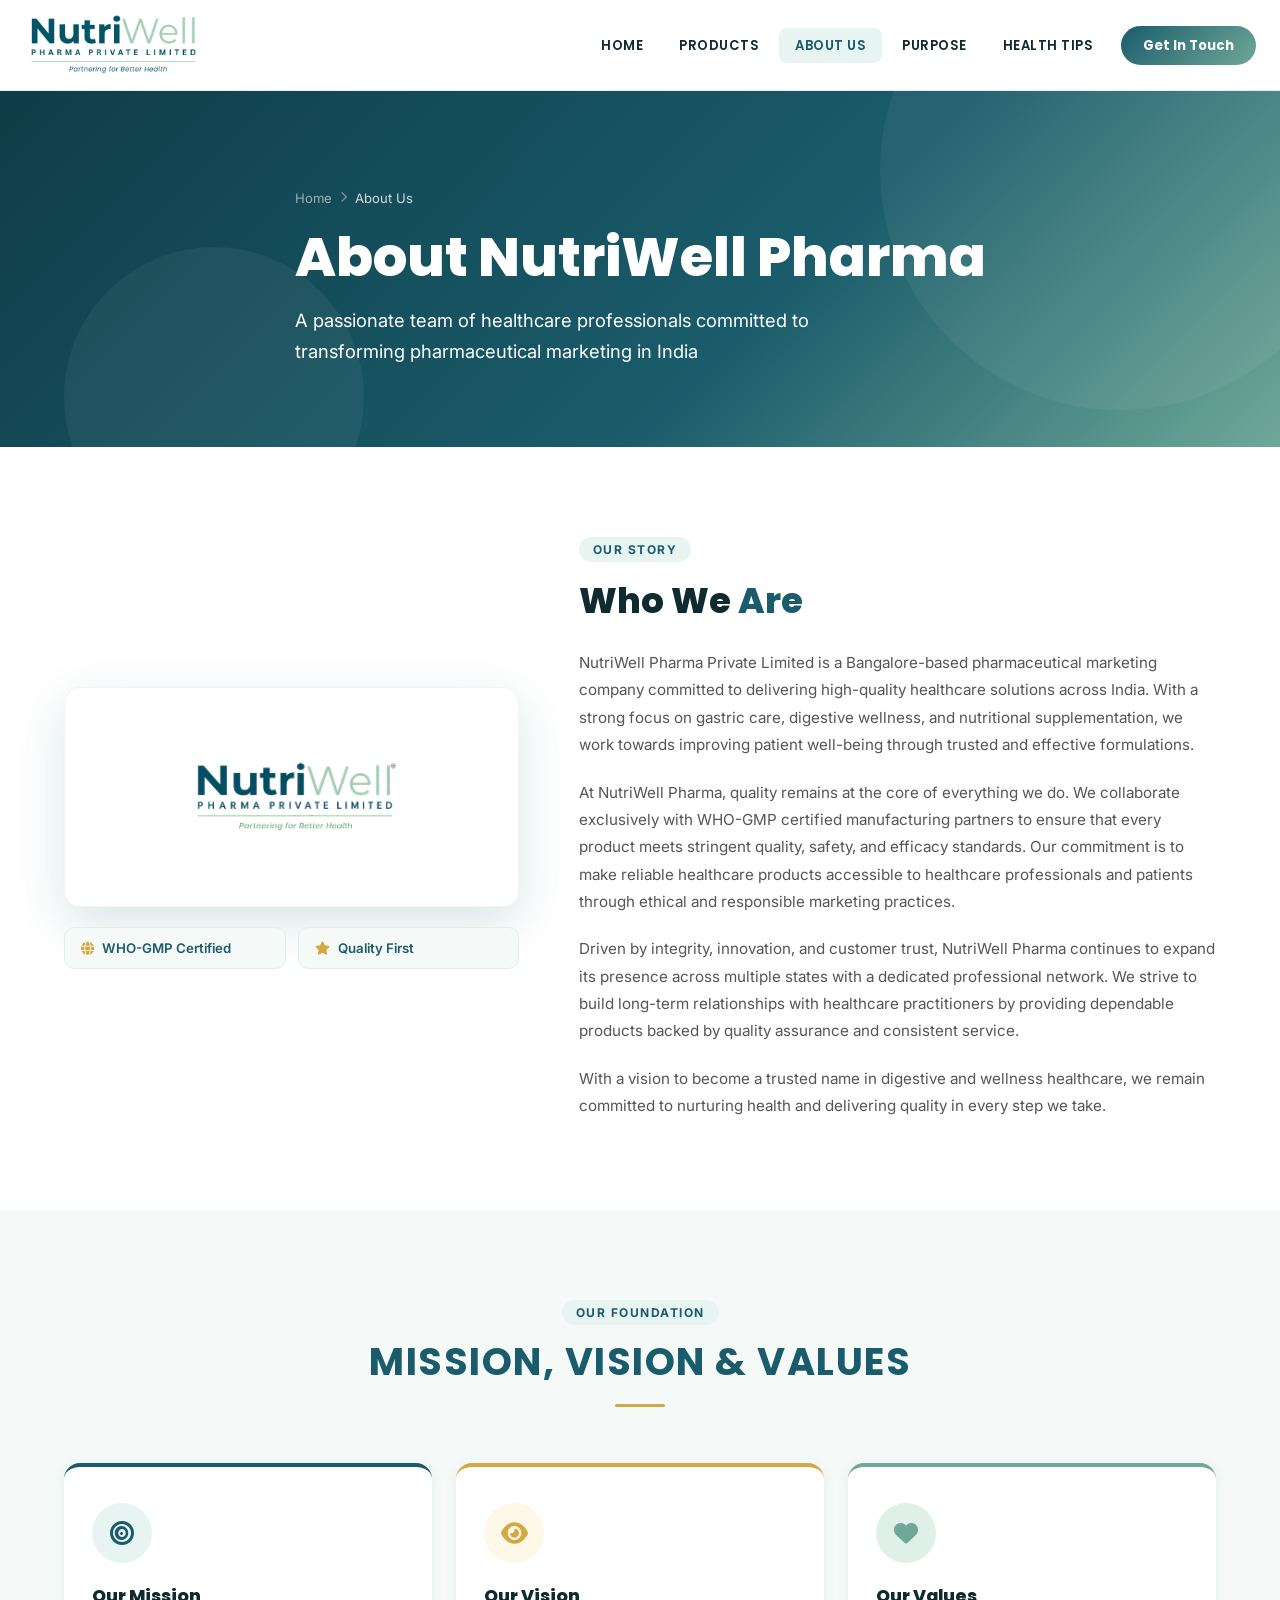
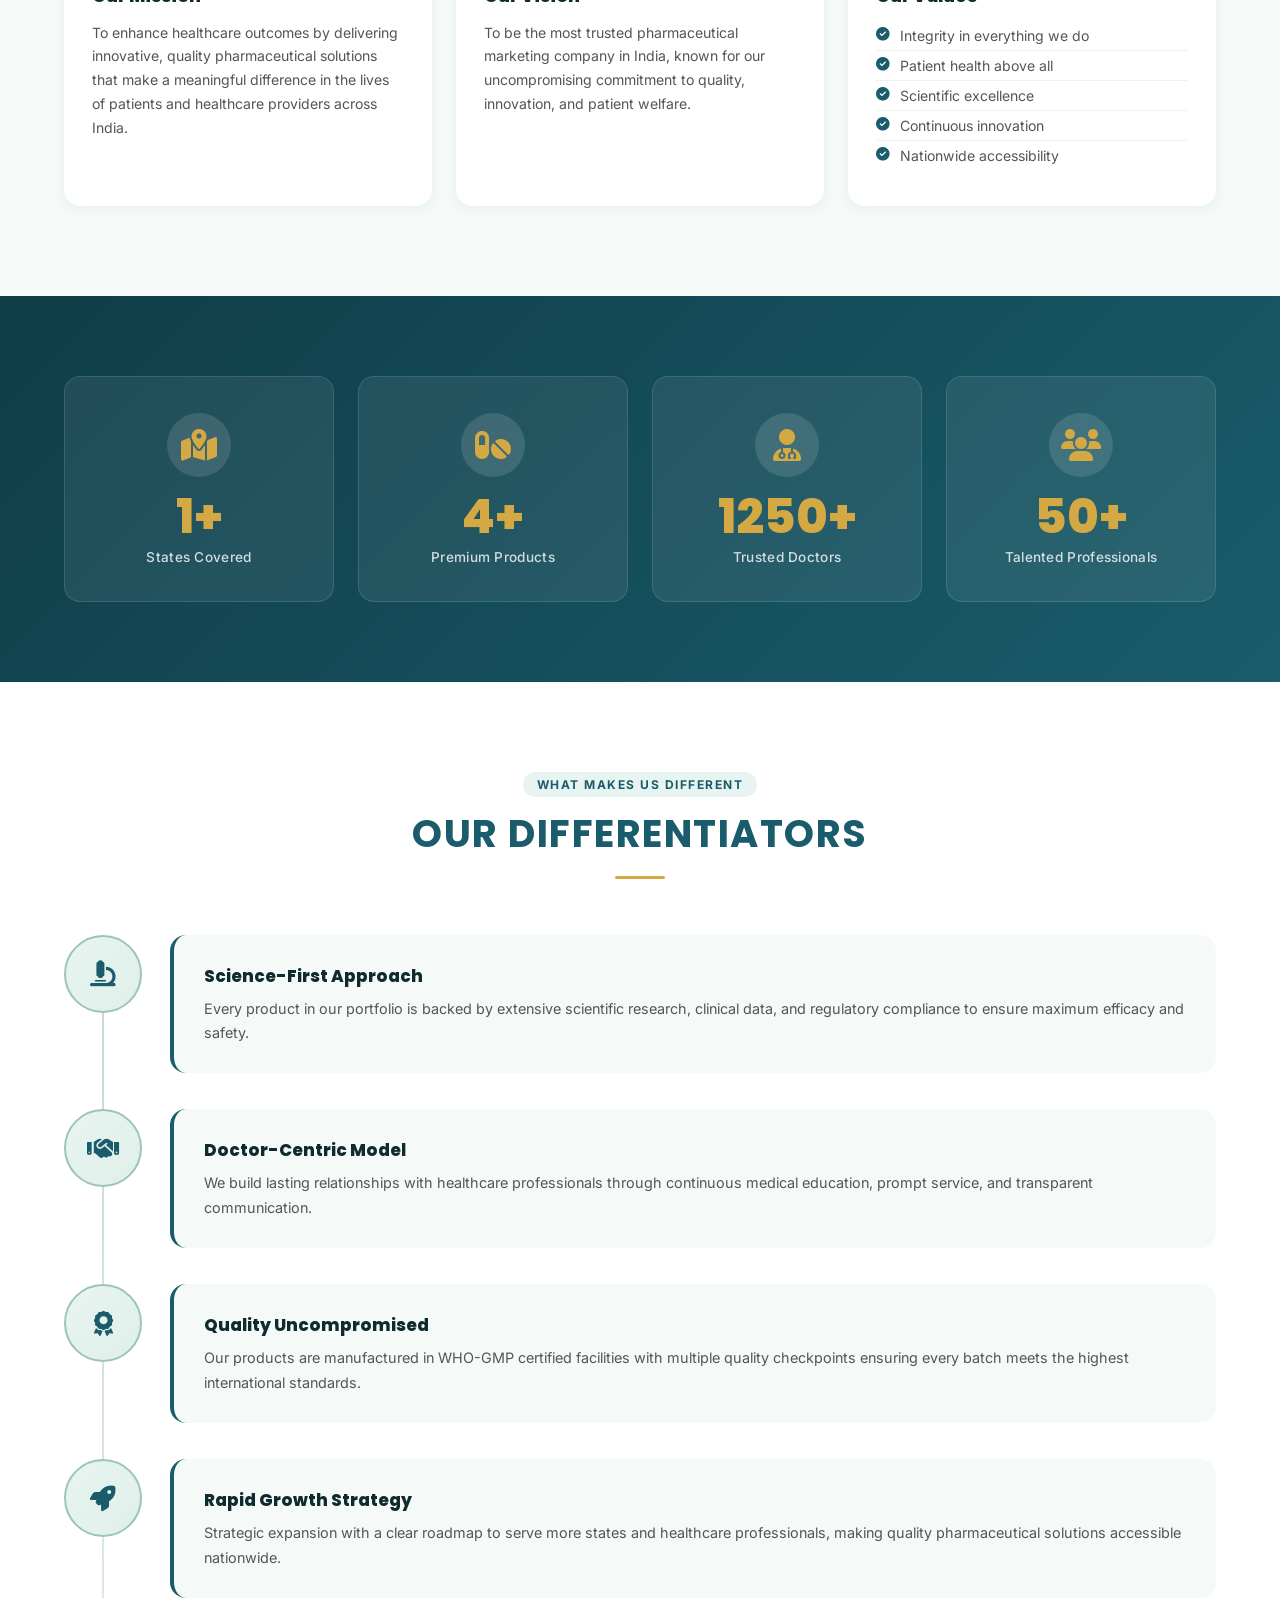
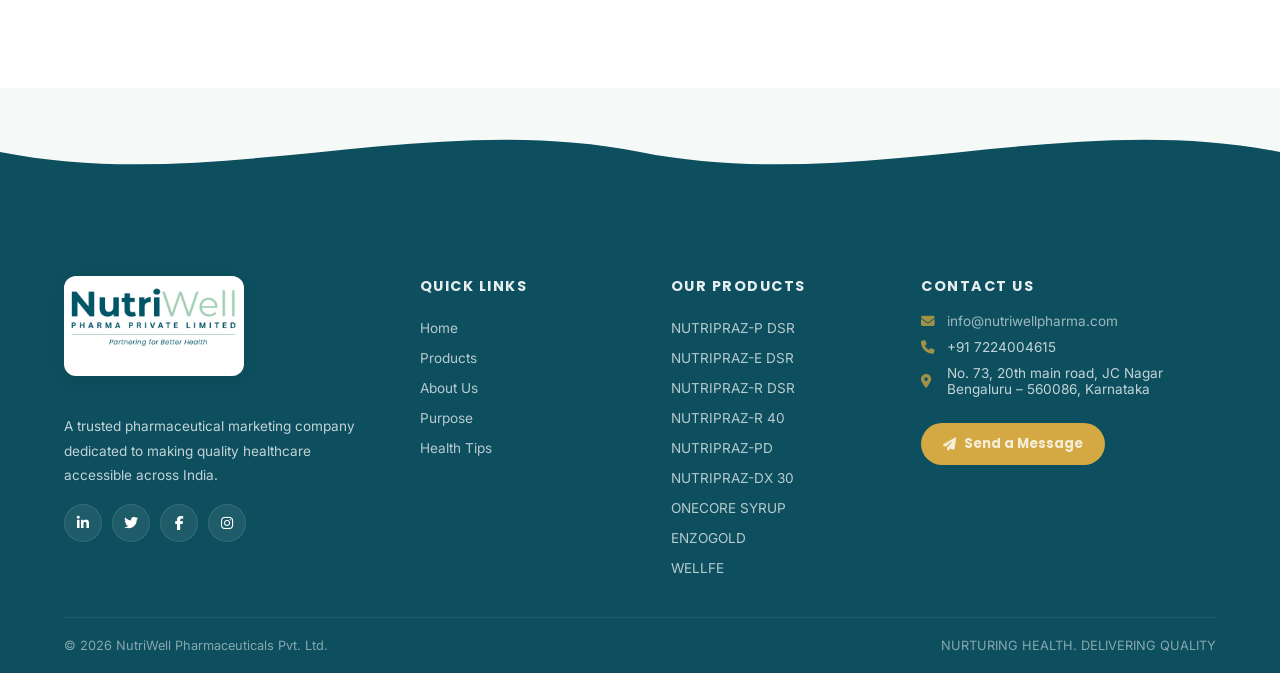
==== about.html @ 91dce8f6 "feat: add health-tips page, create site structure pages, and update global styles and scripts" ====
<!DOCTYPE html>
<html lang="en">
<head>
  <meta charset="UTF-8" />
  <meta name="viewport" content="width=device-width, initial-scale=1.0" />

  <!-- ===== PRIMARY SEO ===== -->
  <title>About Us — NutriWell Pharma Private Limited</title>
  <meta name="description" content="Learn about NutriWell Pharma Private Limited — a Bangalore-based pharmaceutical marketing company committed to WHO-GMP quality healthcare. Our story, mission, vision and values." />
  <meta name="keywords" content="NutriWell Pharma about, pharmaceutical company Bangalore, WHO-GMP certified, healthcare mission, pharmaceutical marketing India" />
  <meta name="author" content="NutriWell Pharma Private Limited" />
  <meta name="robots" content="index, follow" />
  <link rel="canonical" href="https://www.nutriwellpharma.com/about.html" />

  <!-- ===== FAVICON ===== -->
  <link rel="icon" type="image/png" href="images/favicon.png" />
  <link rel="apple-touch-icon" href="images/favicon.png" />
  <meta name="theme-color" content="#1a5c6b" />

  <!-- ===== OPEN GRAPH (Facebook / LinkedIn / WhatsApp) ===== -->
  <meta property="og:type" content="website" />
  <meta property="og:url" content="https://www.nutriwellpharma.com/about.html" />
  <meta property="og:title" content="About Us — NutriWell Pharma Private Limited" />
  <meta property="og:description" content="Bangalore-based pharmaceutical marketing company committed to WHO-GMP quality healthcare. Trusted by 2500+ doctors across India." />
  <meta property="og:image" content="https://www.nutriwellpharma.com/images/favicon.png" />
  <meta property="og:image:width" content="1200" />
  <meta property="og:image:height" content="630" />
  <meta property="og:site_name" content="NutriWell Pharma Private Limited" />
  <meta property="og:locale" content="en_IN" />

  <!-- ===== TWITTER CARD ===== -->
  <meta name="twitter:card" content="summary_large_image" />
  <meta name="twitter:site" content="@NutriWellPharma" />
  <meta name="twitter:title" content="About Us — NutriWell Pharma" />
  <meta name="twitter:description" content="Bangalore-based pharmaceutical marketing company committed to WHO-GMP quality healthcare. Trusted by 2500+ doctors across India." />
  <meta name="twitter:image" content="https://www.nutriwellpharma.com/images/favicon.png" />

  <link rel="preconnect" href="https://fonts.googleapis.com" />
  <link rel="preconnect" href="https://fonts.gstatic.com" crossorigin />
  <link href="https://fonts.googleapis.com/css2?family=Inter:wght@300;400;500;600;700;800;900&family=Playfair+Display:wght@400;600;700&family=Poppins:wght@400;600;700;800&family=DM+Sans:wght@400;500;700&display=swap" rel="stylesheet" />
  <link href="https://cdn.jsdelivr.net/npm/@fortawesome/fontawesome-free@6.4.0/css/all.min.css" rel="stylesheet" />
  <link rel="stylesheet" href="style.css" />
</head>

<body>

<!-- ===== NAVBAR ===== -->
<nav class="navbar" id="navbar">
  <div class="nav-container">
    <a href="index.html"><img src="images/Nutriwell_logo.png" alt="NutriWell Pharma Private Limited" class="logo-img nav-logo-img" /></a>
    <button class="nav-toggle" id="navToggle" aria-label="Toggle menu">
      <span></span><span></span><span></span>
    </button>
    <ul class="nav-menu" id="navMenu">
      <li><a href="index.html" class="nav-link">Home</a></li>
      <li><a href="products.html" class="nav-link">Products</a></li>
      <li><a href="about.html" class="nav-link active">About Us</a></li>
      <li><a href="purpose.html" class="nav-link">Purpose</a></li>
      <li><a href="health-tips.html" class="nav-link">Health Tips</a></li>
      <li><a href="contact.html" class="nav-cta">Get In Touch</a></li>
    </ul>
  </div>
</nav>

<!-- ===================== ABOUT US PAGE ===================== -->

  <!-- Page Hero -->
  <div class="about-hero">
    <div class="about-hero-shapes">
      <div class="ah-shape ah-shape-1"></div>
      <div class="ah-shape ah-shape-2"></div>
    </div>
    <div class="container">
      <div class="about-breadcrumb fade-up">
        <a href="index.html" style="opacity:0.7">Home</a>
        <i class="fas fa-chevron-right" style="font-size:0.7rem;margin:0 8px;opacity:0.5"></i>
        <span>About Us</span>
      </div>
      <h1 class="about-hero-title fade-up">About NutriWell Pharma</h1>
      <p class="about-hero-sub fade-up delay-1">A passionate team of healthcare professionals committed to transforming pharmaceutical marketing in India</p>
    </div>
  </div>

  <!-- Our Story -->
  <section class="about-story-sec">
    <div class="container">
      <div class="about-story-grid">
        <div class="about-story-visual fade-up">
          <div class="asv-main">
            <img src="images/NutriWell.svg" alt="NutriWell Pharma" class="about-main-logo" />
          </div>
          <div class="asv-badges">
            <div class="asv-badge-item"><i class="fas fa-globe"></i> WHO-GMP Certified</div>
            <div class="asv-badge-item"><i class="fas fa-star"></i> Quality First</div>
          </div>
        </div>
        <div class="about-story-content fade-up delay-2">
          <div class="about-section-tag">Our Story</div>
          <h2 class="about-section-title">Who We <span class="text-teal-highlight">Are</span></h2>
          <p>NutriWell Pharma Private Limited is a Bangalore-based pharmaceutical marketing company committed to delivering high-quality healthcare solutions across India. With a strong focus on gastric care, digestive wellness, and nutritional supplementation, we work towards improving patient well-being through trusted and effective formulations.</p>
          <br/>
          <p>At NutriWell Pharma, quality remains at the core of everything we do. We collaborate exclusively with WHO-GMP certified manufacturing partners to ensure that every product meets stringent quality, safety, and efficacy standards. Our commitment is to make reliable healthcare products accessible to healthcare professionals and patients through ethical and responsible marketing practices.</p>
          <br/>
          <p>Driven by integrity, innovation, and customer trust, NutriWell Pharma continues to expand its presence across multiple states with a dedicated professional network. We strive to build long-term relationships with healthcare practitioners by providing dependable products backed by quality assurance and consistent service.</p>
          <br/>
          <p>With a vision to become a trusted name in digestive and wellness healthcare, we remain committed to nurturing health and delivering quality in every step we take.</p>
        </div>
      </div>
    </div>
  </section>

  <!-- Mission Vision Values -->
  <section class="about-mvv-sec">
    <div class="container">
      <div class="sec-head fade-up">
        <div class="about-section-tag" style="display:inline-block;margin-bottom:8px">Our Foundation</div>
        <h2>Mission, Vision &amp; <span class="text-teal-highlight">Values</span></h2>
        <div class="line"></div>
      </div>
      <div class="about-mvv-grid">
        <div class="about-mvv-card mvv-mission fade-up delay-1">
          <div class="about-mvv-icon"><i class="fas fa-bullseye"></i></div>
          <h3>Our Mission</h3>
          <p>To enhance healthcare outcomes by delivering innovative, quality pharmaceutical solutions that make a meaningful difference in the lives of patients and healthcare providers across India.</p>
        </div>
        <div class="about-mvv-card mvv-vision fade-up delay-2">
          <div class="about-mvv-icon"><i class="fas fa-eye"></i></div>
          <h3>Our Vision</h3>
          <p>To be the most trusted pharmaceutical marketing company in India, known for our uncompromising commitment to quality, innovation, and patient welfare.</p>
        </div>
        <div class="about-mvv-card mvv-values fade-up delay-3">
          <div class="about-mvv-icon"><i class="fas fa-heart"></i></div>
          <h3>Our Values</h3>
          <ul class="about-values-list">
            <li><i class="fas fa-check-circle"></i> Integrity in everything we do</li>
            <li><i class="fas fa-check-circle"></i> Patient health above all</li>
            <li><i class="fas fa-check-circle"></i> Scientific excellence</li>
            <li><i class="fas fa-check-circle"></i> Continuous innovation</li>
            <li><i class="fas fa-check-circle"></i> Nationwide accessibility</li>
          </ul>
        </div>
      </div>
    </div>
  </section>

  <!-- Stats Section -->
  <section class="about-stats-sec">
    <div class="container">
      <div class="about-stats-grid">
        <div class="about-stat-card fade-up delay-1">
          <div class="about-stat-icon"><i class="fas fa-map-marked-alt"></i></div>
          <div class="about-stat-num" data-target="3" data-suffix="+">0+</div>
          <div class="about-stat-label">States Covered</div>
        </div>
        <div class="about-stat-card fade-up delay-2">
          <div class="about-stat-icon"><i class="fas fa-pills"></i></div>
          <div class="about-stat-num" data-target="8" data-suffix="+">0+</div>
          <div class="about-stat-label">Premium Products</div>
        </div>
        <div class="about-stat-card fade-up delay-3">
          <div class="about-stat-icon"><i class="fas fa-user-md"></i></div>
          <div class="about-stat-num" data-target="2500" data-suffix="+">0+</div>
          <div class="about-stat-label">Trusted Doctors</div>
        </div>
        <div class="about-stat-card fade-up delay-4">
          <div class="about-stat-icon"><i class="fas fa-users"></i></div>
          <div class="about-stat-num" data-target="100" data-suffix="+">0+</div>
          <div class="about-stat-label">Talented Professionals</div>
        </div>
      </div>
    </div>
  </section>

  <!-- Differentiators -->
  <section class="about-diff-sec">
    <div class="container">
      <div class="sec-head fade-up">
        <div class="about-section-tag" style="display:inline-block;margin-bottom:8px">What Makes Us Different</div>
        <h2>Our <span class="text-teal-highlight">Differentiators</span></h2>
        <div class="line"></div>
      </div>
      <div class="about-diff-timeline">
        <div class="adt-item fade-up delay-1">
          <div class="adt-icon"><i class="fas fa-microscope"></i></div>
          <div class="adt-content">
            <h3>Science-First Approach</h3>
            <p>Every product in our portfolio is backed by extensive scientific research, clinical data, and regulatory compliance to ensure maximum efficacy and safety.</p>
          </div>
        </div>
        <div class="adt-item fade-up delay-2">
          <div class="adt-icon"><i class="fas fa-handshake"></i></div>
          <div class="adt-content">
            <h3>Doctor-Centric Model</h3>
            <p>We build lasting relationships with healthcare professionals through continuous medical education, prompt service, and transparent communication.</p>
          </div>
        </div>
        <div class="adt-item fade-up delay-3">
          <div class="adt-icon"><i class="fas fa-award"></i></div>
          <div class="adt-content">
            <h3>Quality Uncompromised</h3>
            <p>Our products are manufactured in WHO-GMP certified facilities with multiple quality checkpoints ensuring every batch meets the highest international standards.</p>
          </div>
        </div>
        <div class="adt-item fade-up delay-4">
          <div class="adt-icon"><i class="fas fa-rocket"></i></div>
          <div class="adt-content">
            <h3>Rapid Growth Strategy</h3>
            <p>Strategic expansion with a clear roadmap to serve more states and healthcare professionals, making quality pharmaceutical solutions accessible nationwide.</p>
          </div>
        </div>
      </div>
    </div>
  </section>

<!-- ===================== FOOTER ===================== -->
<footer class="footer">
  <div class="footer-wave">
    <svg viewBox="0 0 1200 120" preserveAspectRatio="none">
      <path d="M0,60 C200,100 400,20 600,60 C800,100 1000,20 1200,60 L1200,120 L0,120 Z" fill="#0d4f5e"/>
    </svg>
  </div>
  <div class="footer-content">
    <div class="footer-grid">
      <div class="footer-brand">
        <div class="footer-logo">
          <img src="images/Nutriwell_logo.png" alt="NutriWell Pharma Private Limited" class="logo-img logo-footer" />
        </div>
        <p class="footer-desc">A trusted pharmaceutical marketing company dedicated to making quality healthcare accessible across India.</p>
        <div class="footer-social">
          <a href="#" aria-label="LinkedIn"><i class="fab fa-linkedin-in"></i></a>
          <a href="#" aria-label="Twitter"><i class="fab fa-twitter"></i></a>
          <a href="#" aria-label="Facebook"><i class="fab fa-facebook-f"></i></a>
          <a href="#" aria-label="Instagram"><i class="fab fa-instagram"></i></a>
        </div>
      </div>
      <div class="footer-links">
        <h4>Quick Links</h4>
        <ul>
          <li><a href="index.html">Home</a></li>
          <li><a href="products.html">Products</a></li>
          <li><a href="about.html">About Us</a></li>
          <li><a href="purpose.html">Purpose</a></li>
          <li><a href="health-tips.html">Health Tips</a></li>
        </ul>
      </div>
      <div class="footer-links">
        <h4>Our Products</h4>
        <ul>
          <li><a href="products.html">NUTRIPRAZ-P DSR</a></li>
          <li><a href="products.html">NUTRIPRAZ-E DSR</a></li>
          <li><a href="products.html">NUTRIPRAZ-R DSR</a></li>
          <li><a href="products.html">NUTRIPRAZ-R 40</a></li>
          <li><a href="products.html">NUTRIPRAZ-PD</a></li>
          <li><a href="products.html">NUTRIPRAZ-DX 30</a></li>
          <li><a href="products.html">ONECORE SYRUP</a></li>
          <li><a href="products.html">ENZOGOLD</a></li>
          <li><a href="products.html">WELLFE</a></li>
        </ul>
      </div>
      <div class="footer-contact">
        <h4>Contact Us</h4>
        <p><i class="fas fa-envelope"></i> <a href="mailto:info@nutriwellpharma.com">info@nutriwellpharma.com</a></p>
        <p><i class="fas fa-phone"></i> +91 7224004615</p>
        <p><i class="fas fa-map-marker-alt"></i>No. 73, 20th main road, JC Nagar <br/> Bengaluru – 560086, Karnataka</p>
        <a href="contact.html" class="footer-contact-btn">
          <i class="fas fa-paper-plane"></i> Send a Message
        </a>
      </div>
    </div>
    <div class="footer-bottom">
      <p>&copy; 2026 NutriWell Pharmaceuticals Pvt. Ltd.</p>
      <p>NURTURING HEALTH. DELIVERING QUALITY</p>
    </div>
  </div>
</footer>

<script src="script.js"></script>
</body>
</html>
---- style.css ----
/* ===== CSS VARIABLES — NutriWell Brand ===== */
:root {
  --primary:       #1a5c6b;
  --primary-dark:  #0f3d48;
  --primary-light: #e8f4f2;
  --sage:          #9cc5b4;
  --sage-dark:     #6fa898;
  --sage-light:    #dff0e8;
  --gold:          #d4a843;
  --gold-hover:    #b8922e;
  --purple:        #443390;
  --white:         #ffffff;
  --off-white:     #f5faf8;
  --gray-light:    #eef3f1;
  --gray:          #7a8a85;
  --dark:          #0f2b30;
  --text:          #2c3e3a;
  --footer-bg:     #0d4f5e;
  --shadow-sm:     0 2px 12px rgba(26,92,107,0.08);
  --shadow-md:     0 8px 32px rgba(26,92,107,0.12);
  --shadow-lg:     0 16px 48px rgba(26,92,107,0.16);
  --radius:        16px;
  --radius-sm:     10px;
  --radius-pill:   30px;
}

/* ===== RESET & BASE ===== */
*, *::before, *::after { box-sizing: border-box; margin: 0; padding: 0; }
html { scroll-behavior: smooth; }
body { font-family: 'Inter', 'DM Sans', sans-serif; color: var(--text); background: var(--white); overflow-x: hidden; }
h1,h2,h3,h4,h5 { font-family: 'Poppins', sans-serif; }
img { max-width: 100%; display: block; }
a { text-decoration: none; color: inherit; }
ul { list-style: none; }
section { padding: 80px 0; }

/* ===== SCROLLBAR ===== */
::-webkit-scrollbar { width: 6px; }
::-webkit-scrollbar-track { background: var(--gray-light); }
::-webkit-scrollbar-thumb { background: var(--primary); border-radius: 3px; }

/* ===== BUTTONS (Legacy) ===== */
.btn {
  display: inline-block; padding: 13px 32px; border-radius: var(--radius-pill);
  font-family: 'Poppins', sans-serif; font-weight: 600; font-size: 0.88rem;
  cursor: pointer; transition: all 0.35s cubic-bezier(.4,0,.2,1); border: none;
  letter-spacing: 0.3px;
}
.btn-gold { background: var(--gold); color: var(--white); }
.btn-gold:hover { background: var(--gold-hover); transform: translateY(-3px); box-shadow: 0 8px 24px rgba(212,168,67,0.4); }
.btn-primary-legacy { background: var(--primary); color: var(--white); }
.btn-primary-legacy:hover { background: var(--primary-dark); transform: translateY(-3px); box-shadow: 0 8px 24px rgba(26,92,107,0.3); }

/* ===== NEW BUTTONS ===== */
.btn-primary {
  display: inline-flex; align-items: center; gap: 8px;
  padding: 14px 32px; background: linear-gradient(135deg, var(--primary), var(--sage-dark));
  color: white; border-radius: var(--radius-pill);
  font-family: 'Poppins', sans-serif; font-weight: 600; font-size: 0.9rem;
  transition: all 0.3s; box-shadow: 0 4px 15px rgba(26,92,107,0.3);
}
.btn-primary:hover { transform: translateY(-3px); box-shadow: 0 8px 25px rgba(26,92,107,0.4); }
.btn-outline-hero {
  display: inline-flex; align-items: center; gap: 8px;
  padding: 14px 32px; background: rgba(255,255,255,0.1);
  color: white; border-radius: var(--radius-pill);
  font-family: 'Poppins', sans-serif; font-weight: 600; font-size: 0.9rem;
  border: 2px solid rgba(255,255,255,0.4);
  backdrop-filter: blur(10px); transition: all 0.3s;
}
.btn-outline-hero:hover { background: rgba(255,255,255,0.2); border-color: rgba(255,255,255,0.7); transform: translateY(-2px); }
.btn-white {
  display: inline-flex; align-items: center; gap: 8px;
  padding: 14px 32px; background: white;
  color: var(--primary); border-radius: var(--radius-pill);
  font-family: 'Poppins', sans-serif; font-weight: 700; font-size: 0.9rem;
  transition: all 0.3s;
}
.btn-white:hover { transform: translateY(-3px); box-shadow: 0 8px 25px rgba(0,0,0,0.2); }
.btn-outline-white {
  display: inline-flex; align-items: center; gap: 8px;
  padding: 14px 32px; background: transparent;
  color: white; border-radius: var(--radius-pill);
  font-family: 'Poppins', sans-serif; font-weight: 600; font-size: 0.9rem;
  border: 2px solid rgba(255,255,255,0.6);
  transition: all 0.3s;
}
.btn-outline-white:hover { background: rgba(255,255,255,0.1); border-color: white; transform: translateY(-2px); }

/* ===== NAVBAR (New Design) ===== */
.navbar {
  position: fixed; top: 0; left: 0; right: 0; z-index: 1000;
  background: rgba(255,255,255,0.95);
  backdrop-filter: blur(20px); -webkit-backdrop-filter: blur(20px);
  border-bottom: 1px solid rgba(26,92,107,0.08);
  transition: all 0.3s ease;
}
.navbar.scrolled {
  box-shadow: 0 4px 30px rgba(15,43,48,0.12);
}
.nav-container {
  max-width: 1280px; margin: 0 auto;
  display: flex; align-items: center; justify-content: space-between;
  padding: 0 24px; height: 90px;
}
.nav-logo {
  display: flex; align-items: center; text-decoration: none;
}
.logo-img {
  height: 200px;
  width: auto;
  display: block;
  /* transition: all 0.3s cubic-bezier(0.4, 0, 0.2, 1); */
}
.logo-img:not(.nav-logo-img):hover {
  transform: translateY(-2px) scale(1.02);
  filter: drop-shadow(0 6px 12px rgba(26, 92, 107, 0.12));
}
.nav-logo-img {
  margin-top: 16px;
  height: 180px;
  width: auto;
  pointer-events: none; /* Disables all click, hover, and pointer events */
  cursor: default; /* Ensures the mouse cursor remains default when hovering */
}

/* Footer Logo Container - Styled as a white card where the image covers the box */
.footer-logo {
  display: inline-flex;
  align-items: center;
  justify-content: center;
  background: white;
  padding: 0;
  border-radius: 12px;
  box-shadow: 0 4px 15px rgba(0, 0, 0, 0.08);
  margin-bottom: 22px;
  overflow: hidden;
  transition: all 0.3s cubic-bezier(0.4, 0, 0.2, 1);
}
.footer-logo:hover {
  transform: translateY(-3px);
  box-shadow: 0 8px 24px rgba(0, 0, 0, 0.15);
}
.logo-footer {
  height: 180px;
  width: auto;
  display: block;
  margin-top: -40px;
  margin-bottom: -40px;
  opacity: 1;
}

.nav-toggle {
  display: none; flex-direction: column; gap: 5px;
  cursor: pointer; padding: 8px; background: none; border: none;
}
.nav-toggle span { width: 24px; height: 2px; background: var(--dark); border-radius: 2px; transition: all 0.3s; display: block; }
.nav-toggle.active span:nth-child(1) { transform: translateY(7px) rotate(45deg); }
.nav-toggle.active span:nth-child(2) { opacity: 0; }
.nav-toggle.active span:nth-child(3) { transform: translateY(-7px) rotate(-45deg); }

.nav-menu {
  display: flex; gap: 4px; align-items: center; list-style: none;
}
.nav-link {
  padding: 8px 16px; border-radius: 8px;
  font-family: 'Poppins', sans-serif; font-weight: 600; font-size: 0.82rem;
  color: var(--dark); transition: all 0.25s; text-transform: uppercase; letter-spacing: 0.5px;
  cursor: pointer;
}
.nav-link:hover, .nav-link.active { color: var(--primary); background: var(--primary-light); }
.nav-cta {
  padding: 10px 22px; border-radius: var(--radius-pill);
  background: linear-gradient(135deg, var(--primary), var(--sage-dark));
  color: white; font-family: 'Poppins', sans-serif; font-weight: 700; font-size: 0.82rem;
  transition: all 0.3s; margin-left: 8px; cursor: pointer;
}
.nav-cta:hover { transform: translateY(-2px); box-shadow: 0 6px 20px rgba(26,92,107,0.35); }

/* Mobile Menu */
@media (max-width: 900px) {
  .nav-toggle { display: flex; }
  .nav-menu {
    display: none; position: absolute; top: 90px; left: 0; right: 0;
    flex-direction: column; background: white;
    border-top: 1px solid var(--gray-light);
    padding: 16px 24px; gap: 4px;
    box-shadow: 0 8px 24px rgba(0,0,0,0.08);
  }
  .nav-menu.open { display: flex; }
  .nav-menu li { width: 100%; }
  .nav-link { display: block; padding: 12px 16px; }
  .nav-cta { display: block; text-align: center; margin: 8px 0 0; padding: 12px 22px; }
}

/* ===== PAGE SECTIONS ===== */
.page { display: none; }
.page.active { display: block; }
body { padding-top: 90px; }

/* ===== CONTAINER ===== */
.container { max-width: 1200px; margin: 0 auto; padding: 0 24px; }

/* ===== SECTION HEADINGS ===== */
.sec-head { text-align: center; margin-bottom: 56px; }
.sec-head h2 { font-size: clamp(1.6rem, 3vw, 2.4rem); font-weight: 700; color: var(--primary); text-transform: uppercase; letter-spacing: 1.5px; }
.sec-head p { margin-top: 12px; color: var(--gray); font-size: 1rem; max-width: 560px; margin-left: auto; margin-right: auto; line-height: 1.6; }
.sec-head .line { width: 50px; height: 3px; background: var(--gold); margin: 14px auto 0; border-radius: 2px; }

.section-tag {
  display: inline-block; background: var(--primary-light); color: var(--primary);
  font-size: 0.75rem; font-weight: 700; letter-spacing: 2px; text-transform: uppercase;
  padding: 6px 16px; border-radius: var(--radius-pill); margin-bottom: 12px;
  border: 1px solid rgba(26,92,107,0.15);
}
.section-title { font-size: clamp(1.8rem, 3.5vw, 2.8rem); font-weight: 800; color: var(--dark); line-height: 1.2; margin-bottom: 16px; }
.section-subtitle { font-size: 1rem; color: var(--gray); max-width: 600px; margin: 0 auto; line-height: 1.7; }
.section-header { text-align: center; margin-bottom: 48px; }
.text-teal { color: var(--primary); }

/* ===== HERO SECTION ===== */
.hero {
  position: relative; min-height: 100vh; display: flex; align-items: center;
  background: linear-gradient(135deg, #0a2d38 0%, #0f4655 40%, #1a6b7a 100%);
  overflow: hidden; padding: 100px 0 60px;
}
.hero-bg { position: absolute; inset: 0; pointer-events: none; }
.hero-shape {
  position: absolute; border-radius: 50%; filter: blur(60px); opacity: 0.15;
}
.hero-shape-1 {
  width: 600px; height: 600px; background: var(--sage);
  top: -200px; right: -100px; animation: floatShape 8s ease-in-out infinite;
}
.hero-shape-2 {
  width: 400px; height: 400px; background: var(--gold);
  bottom: -100px; left: -100px; animation: floatShape 10s ease-in-out infinite reverse;
}
@keyframes floatShape {
  0%, 100% { transform: translate(0, 0) scale(1); }
  50% { transform: translate(30px, -30px) scale(1.05); }
}

/* Particles */
.hero-particles { position: absolute; inset: 0; overflow: hidden; }
.particle {
  position: absolute; left: var(--x); top: -20px;
  width: var(--size); height: var(--size);
  background: rgba(255,255,255,0.4); border-radius: 50%;
  animation: particleFall 6s var(--delay) linear infinite;
}
@keyframes particleFall {
  0% { top: -20px; opacity: 0; }
  10% { opacity: 1; }
  90% { opacity: 0.5; }
  100% { top: 110%; opacity: 0; }
}

.hero-container {
  position: relative; z-index: 1;
  max-width: 1200px; margin: 0 auto; padding: 0 24px;
  display: grid; grid-template-columns: 1fr 1fr; gap: 60px; align-items: center;
}
.hero-tag {
  display: inline-flex; align-items: center; gap: 8px;
  background: rgba(255,255,255,0.12); border: 1px solid rgba(255,255,255,0.2);
  color: rgba(255,255,255,0.9); padding: 8px 18px; border-radius: var(--radius-pill);
  font-size: 0.8rem; font-weight: 600; letter-spacing: 1px;
  margin-bottom: 20px; backdrop-filter: blur(10px);
}
.hero-title {
  font-size: clamp(2.2rem, 5vw, 4rem); font-weight: 900;
  color: white; line-height: 1.1; margin-bottom: 24px; letter-spacing: -1px;
}
.title-highlight {
  background: linear-gradient(135deg, var(--gold), #f0c060);
  -webkit-background-clip: text; -webkit-text-fill-color: transparent;
  background-clip: text;
}
.hero-desc {
  color: rgba(255,255,255,0.82); line-height: 1.8; font-size: 1rem;
  max-width: 560px; margin-bottom: 36px;
}
.hero-actions { display: flex; gap: 16px; flex-wrap: wrap; }

/* Hero Visual */
.hero-visual { position: relative; }
.hero-card-main {
  background: rgba(255,255,255,0.1); backdrop-filter: blur(20px);
  border: 1px solid rgba(255,255,255,0.2); border-radius: var(--radius);
  padding: 32px; color: white; position: relative; z-index: 2;
}
.hc-icon {
  width: 60px; height: 60px; background: linear-gradient(135deg, var(--gold), #f0c060);
  border-radius: 16px; display: flex; align-items: center; justify-content: center;
  font-size: 1.6rem; color: white; margin-bottom: 16px;
}
.hero-card-main h3 { font-size: 1.3rem; font-weight: 700; margin-bottom: 8px; }
.hero-card-main p { font-size: 0.85rem; opacity: 0.8; margin-bottom: 20px; }
.hc-bar {
  height: 8px; background: rgba(255,255,255,0.15); border-radius: 4px; overflow: hidden;
}
.hc-bar span {
  display: block; height: 100%;
  background: linear-gradient(90deg, var(--gold), #f0c060); border-radius: 4px;
  animation: barFill 2s ease forwards;
}
@keyframes barFill { from { width: 0; } }

.hero-card-float {
  position: absolute; background: rgba(255,255,255,0.15);
  backdrop-filter: blur(20px); border: 1px solid rgba(255,255,255,0.25);
  border-radius: 12px; padding: 12px 20px; color: white;
  display: flex; align-items: center; gap: 10px;
  font-size: 0.82rem; font-weight: 600; z-index: 3;
  animation: floatCard 3s ease-in-out infinite;
}
.hero-card-float i { font-size: 1.1rem; color: var(--gold); }
.hero-card-float-1 { top: -30px; right: -20px; animation-delay: 0s; }
.hero-card-float-2 { bottom: 60px; left: -40px; animation-delay: 1s; }
.hero-card-float-3 { bottom: -20px; right: 20px; animation-delay: 0.5s; }
@keyframes floatCard {
  0%, 100% { transform: translateY(0); }
  50% { transform: translateY(-8px); }
}

/* Scroll Indicator */
.hero-scroll-indicator {
  position: absolute; bottom: 32px; left: 0; right: 0;
  display: flex; flex-direction: column; align-items: center; justify-content: center; gap: 8px;
  color: rgba(255,255,255,0.6); font-size: 0.75rem; z-index: 5;
  text-align: center;
}
.hero-scroll-indicator span {
  display: block; width: 2px; height: 40px;
  background: linear-gradient(to bottom, rgba(255,255,255,0.6), transparent);
  animation: scrollPulse 2s ease-in-out infinite;
}
@keyframes scrollPulse { 0%, 100% { opacity: 1; } 50% { opacity: 0.3; } }

/* ===== TAGLINE BANNER ===== */
.tagline-banner {
  background: linear-gradient(135deg, var(--primary-dark), var(--primary));
  padding: 18px 0; overflow: hidden;
}
.tagline-content {
  display: flex; gap: 40px; align-items: center;
  animation: scrollBanner 20s linear infinite;
  white-space: nowrap;
}
.tagline-content span {
  font-family: 'Poppins', sans-serif; font-weight: 700; font-size: 0.8rem;
  color: rgba(255,255,255,0.9); letter-spacing: 2px;
}
.tagline-content i { color: var(--gold); font-size: 0.9rem; flex-shrink: 0; }
@keyframes scrollBanner { 0% { transform: translateX(0); } 100% { transform: translateX(-50%); } }

/* ===== HERO — VIDEO BACKGROUND ===== */
.hero-video {
  position: relative;
  width: 100%; min-height: 100vh;
  display: flex; align-items: center; justify-content: center;
  overflow: hidden; padding: 0;
  background: #05141c; /* Dark background that matches the video theme */
}

/* Video wrap */
.hero-video-wrap {
  position: absolute; inset: 0; z-index: 0;
  background: #000; /* fallback black background */
}
.hero-video-wrap video {
  width: 100%; height: 100%;
  object-fit: cover; /* Default cover for desktop to fill screen */
  object-position: center;
  display: block;
}

/* Mobile responsiveness for the video hero section (maintaining the desktop background overlay layout) */
@media (max-width: 768px) {
  .hero-video {
    min-height: 55vh; /* Responsive height for mobile screens to reduce video cropping */
    display: flex;
    align-items: center;
    justify-content: center;
  }
  
  .hero-video-wrap {
    position: absolute;
    inset: 0;
    z-index: 0;
  }
  
  .hero-video-wrap video {
    width: 100%;
    height: 100%;
    object-fit: cover; /* Same as desktop: covers the full background viewport */
    object-position: center;
  }
  
  .hero-video-content {
    position: relative;
    z-index: 2;
    padding: 50px 20px; /* Reduced vertical padding */
    width: 100%;
    max-width: 100%;
    display: flex;
    flex-direction: column;
    align-items: center;
    justify-content: center;
    gap: 16px; /* Reduced gap */
    text-align: center;
  }
  
  .hv-line-1, .hv-line-2 {
    font-size: clamp(1.8rem, 6vw, 2.6rem) !important; /* Bold and clean responsive font sizing */
    line-height: 1.25;
    padding-bottom: 0.1em;
  }
  
  .hv-tag {
    font-size: 0.72rem;
    padding: 6px 16px;
    margin-bottom: 8px;
  }
  
  .hv-actions {
    display: flex;
    flex-direction: row; /* Keep side-by-side layout like desktop */
    flex-wrap: wrap;
    gap: 12px;
    justify-content: center;
    width: 100%;
  }
  
  .hv-actions a {
    flex: 0 1 auto;
    min-width: 140px;
    padding: 12px 24px;
    font-size: 0.85rem;
    justify-content: center;
  }
  
  .hero-video .hero-scroll-indicator {
    display: flex !important; /* Keep the scroll indicator visible on mobile */
    bottom: 24px;
  }
}

/* Dark gradient overlay on video */
.hero-video-overlay {
  position: absolute; inset: 0; z-index: 1;
  background: linear-gradient(
    to bottom,
    rgba(5, 20, 28, 0.55) 0%,
    rgba(5, 20, 28, 0.65) 60%,
    rgba(5, 20, 28, 0.85) 100%
  );
  pointer-events: none;
}

/* Centered content */
.hero-video-content {
  position: relative; z-index: 2;
  text-align: center; padding: 100px 24px 120px;
  display: flex; flex-direction: column; align-items: center; gap: 32px;
  width: 100%; max-width: 1000px; margin: 0 auto;
}

/* Tag pill */
.hv-tag {
  display: inline-flex; align-items: center; gap: 10px;
  background: rgba(255,255,255,0.1);
  border: 1px solid rgba(255,255,255,0.25);
  color: rgba(255,255,255,0.9);
  padding: 8px 22px; border-radius: 50px;
  font-size: 0.82rem; font-weight: 600; letter-spacing: 1.5px;
  backdrop-filter: blur(10px);
  animation: hvFadeDown 1.2s ease both;
}
.hv-tag i { color: var(--gold); }

/* Main title — slow-motion reveal */
.hv-title {
  display: flex; flex-direction: column; align-items: center;
  gap: 8px; margin: 0;
}
.hv-line-1 {
  display: block;
  font-size: clamp(2.8rem, 7vw, 6rem);
  font-weight: 900; color: white;
  letter-spacing: -1px; line-height: 1.2;
  padding-bottom: 0.1em;
  animation: hvSlowReveal1 2.4s cubic-bezier(0.16,1,0.3,1) 0.3s both;
}
.hv-line-2 {
  display: block;
  font-size: clamp(2.8rem, 7vw, 6rem);
  font-weight: 900; letter-spacing: -1px; line-height: 1.2;
  background: linear-gradient(135deg, var(--gold), #f5d080, var(--gold));
  -webkit-background-clip: text; -webkit-text-fill-color: transparent;
  background-clip: text;
  padding-bottom: 0.1em;
  animation: hvSlowReveal2 2.4s cubic-bezier(0.16,1,0.3,1) 0.7s both;
}

/* Slow-motion keyframes — words rise from below with blur */
@keyframes hvSlowReveal1 {
  0%   { opacity: 0; transform: translateY(60px) scale(0.95); filter: blur(8px); }
  60%  { filter: blur(0px); }
  100% { opacity: 1; transform: translateY(0) scale(1); filter: blur(0px); }
}
@keyframes hvSlowReveal2 {
  0%   { opacity: 0; transform: translateY(80px) scale(0.95); filter: blur(10px); }
  60%  { filter: blur(0px); }
  100% { opacity: 1; transform: translateY(0) scale(1); filter: blur(0px); }
}
@keyframes hvFadeDown {
  0%   { opacity: 0; transform: translateY(-20px); }
  100% { opacity: 1; transform: translateY(0); }
}

/* Action buttons */
.hv-actions {
  display: flex; gap: 16px; flex-wrap: wrap; justify-content: center;
  animation: hvFadeUp 1.2s ease 1.4s both;
}
@keyframes hvFadeUp {
  0%   { opacity: 0; transform: translateY(24px); }
  100% { opacity: 1; transform: translateY(0); }
}

/* Keep scroll indicator on top */
.hero-video .hero-scroll-indicator {
  position: absolute; bottom: 36px; left: 0; right: 0; transform: none;
  z-index: 3;
  animation: hvFadeUp 1s ease 2s both;
}

/* ===== STATS SECTION ===== */
.stats-section { padding: 80px 0; background: var(--off-white); }
.stats-grid { display: grid; grid-template-columns: repeat(4, 1fr); gap: 24px; }
.stat-card {
  background: white; border-radius: var(--radius); padding: 36px 24px;
  text-align: center; box-shadow: var(--shadow-sm);
  border: 1px solid rgba(26,92,107,0.06);
  transition: all 0.35s; opacity: 0; transform: translateY(30px);
}
.stat-card.visible { opacity: 1; transform: translateY(0); }
.stat-card:hover { transform: translateY(-6px); box-shadow: var(--shadow-md); }
.stat-icon {
  width: 64px; height: 64px; background: linear-gradient(135deg, var(--primary-light), var(--sage-light));
  border-radius: 50%; display: flex; align-items: center; justify-content: center;
  margin: 0 auto 16px; color: var(--primary); font-size: 1.5rem;
}
.stat-number {
  font-family: 'Poppins', sans-serif; font-weight: 800;
  font-size: clamp(2rem, 4vw, 2.8rem); color: var(--primary); margin-bottom: 8px; line-height: 1;
}
.stat-label { font-size: 0.85rem; color: var(--gray); font-weight: 600; letter-spacing: 0.3px; }

/* ===== MISSION SECTION ===== */
.mission-section { background: var(--white); }
.mission-grid { display: grid; grid-template-columns: 1fr 1fr; gap: 60px; align-items: center; }
.mission-img-wrap { position: relative; }
.mission-img-main {
  background: linear-gradient(135deg, var(--primary), var(--sage-dark));
  border-radius: var(--radius);
  box-shadow: var(--shadow-lg);
  overflow: hidden;
  height: 360px; /* Standardized height for perfect display of the cover image */
  display: flex;
  align-items: center;
  justify-content: center;
}
.mission-img-main img {
  width: 100%;
  height: 100%;
  object-fit: cover;
  display: block;
}
.mission-img-float {
  display: flex; gap: 12px; margin-top: 16px;
}
.mif-item {
  flex: 1; background: var(--off-white); border-radius: var(--radius-sm);
  padding: 14px 16px; display: flex; align-items: center; gap: 10px;
  font-size: 0.82rem; font-weight: 600; color: var(--primary);
}
.mif-item i { color: var(--gold); font-size: 1rem; }
.mission-content { padding-left: 20px; }
.section-desc {
  color: var(--gray); line-height: 1.8; font-size: 0.97rem; margin-bottom: 28px;
}
.mission-points { display: flex; flex-direction: column; gap: 20px; }
.mp-item { display: flex; align-items: flex-start; gap: 16px; }
.mp-icon {
  flex-shrink: 0; width: 40px; height: 40px; background: var(--primary-light);
  border-radius: 50%; display: flex; align-items: center; justify-content: center;
  color: var(--primary); font-size: 1rem;
}
.mp-item h4 { font-size: 0.95rem; font-weight: 700; color: var(--dark); margin-bottom: 4px; }
.mp-item p { font-size: 0.85rem; color: var(--gray); line-height: 1.6; }
.animate-on-scroll { opacity: 0; transform: translateY(30px); transition: all 0.7s cubic-bezier(0.4, 0, 0.2, 1); }
.animate-on-scroll.visible { opacity: 1; transform: translateY(0); }

/* ===== PRODUCTS HIGHLIGHT ===== */
.products-highlight { background: var(--off-white); }
.products-grid { display: grid; grid-template-columns: repeat(4, 1fr); gap: 24px; margin-bottom: 40px; }
.product-card {
  background: white; border-radius: var(--radius); overflow: hidden;
  box-shadow: var(--shadow-sm); transition: all 0.35s;
  display: flex; flex-direction: column;
}
.product-card:hover { transform: translateY(-8px); box-shadow: var(--shadow-lg); }
.pc-header {
  padding: 28px; position: relative; display: flex;
  align-items: center; justify-content: space-between;
}
.pc-icon {
  width: 52px; height: 52px; background: rgba(255,255,255,0.2);
  border-radius: 14px; display: flex; align-items: center; justify-content: center;
  color: white; font-size: 1.4rem;
}
.pc-badge {
  background: rgba(255,255,255,0.2); color: white; border-radius: var(--radius-pill);
  padding: 4px 12px; font-size: 0.72rem; font-weight: 700; letter-spacing: 0.5px;
  border: 1px solid rgba(255,255,255,0.3);
}
.pc-body { padding: 20px; flex: 1; }
.pc-body h3 { font-size: 0.95rem; font-weight: 800; color: var(--dark); margin-bottom: 6px; }
.pc-composition { font-size: 0.75rem; color: var(--primary); font-weight: 600; margin-bottom: 10px; }
.pc-desc { font-size: 0.82rem; color: var(--gray); line-height: 1.6; margin-bottom: 14px; }
.pc-tags { display: flex; flex-wrap: wrap; gap: 6px; }
.pc-tags span {
  background: var(--primary-light); color: var(--primary);
  padding: 3px 10px; border-radius: 20px; font-size: 0.7rem; font-weight: 600;
}
.pc-link {
  display: flex; align-items: center; gap: 8px; justify-content: center;
  padding: 12px; background: var(--off-white); color: var(--primary);
  font-weight: 700; font-size: 0.82rem; transition: all 0.3s;
  border-top: 1px solid var(--gray-light);
}
.pc-link:hover { background: var(--primary); color: white; }
.view-all-wrap { text-align: center; margin-top: 16px; }

/* ===== WHY SECTION ===== */
.why-section {
  position: relative; padding: 80px 0; overflow: hidden;
}
.why-bg {
  position: absolute; inset: 0;
  background: linear-gradient(135deg, #0a2d38 0%, #0f4655 50%, #1a6b7a 100%);
}
.why-section .container { position: relative; z-index: 1; }
.why-grid { display: grid; grid-template-columns: repeat(3, 1fr); gap: 24px; margin-top: 48px; }
.why-card {
  background: rgba(255,255,255,0.08); backdrop-filter: blur(10px);
  border: 1px solid rgba(255,255,255,0.12); border-radius: var(--radius);
  padding: 32px 28px; color: white; transition: all 0.35s;
}
.why-card:hover { background: rgba(255,255,255,0.16); transform: translateY(-5px); }
.wc-icon {
  width: 56px; height: 56px; background: linear-gradient(135deg, rgba(212,168,67,0.3), rgba(212,168,67,0.1));
  border-radius: 14px; display: flex; align-items: center; justify-content: center;
  font-size: 1.4rem; color: var(--gold); margin-bottom: 20px;
}
.why-card h3 { font-size: 1.05rem; font-weight: 700; margin-bottom: 10px; }
.why-card p { font-size: 0.87rem; opacity: 0.8; line-height: 1.65; }

/* ===== THERAPY SECTION ===== */
.therapy-section { background: var(--white); }
.therapy-grid { display: grid; grid-template-columns: repeat(3, 1fr); gap: 24px; margin-top: 48px; }
.therapy-card {
  background: var(--off-white); border-radius: var(--radius); overflow: hidden;
  box-shadow: var(--shadow-sm); transition: all 0.35s;
}
.therapy-card:hover { transform: translateY(-6px); box-shadow: var(--shadow-lg); }
.therapy-visual {
  padding: 32px; background: linear-gradient(135deg, rgba(26,92,107,0.08), rgba(110,168,152,0.1));
  display: flex; align-items: center; justify-content: center;
}
.tv-icon-wrap {
  width: 72px; height: 72px; border-radius: 50%;
  background: linear-gradient(135deg, var(--primary), var(--sage-dark));
  display: flex; align-items: center; justify-content: center;
  font-size: 1.6rem; color: white;
}
.therapy-body { padding: 24px; }
.therapy-body h3 { font-size: 1.1rem; font-weight: 700; color: var(--dark); margin-bottom: 10px; }
.therapy-body p { font-size: 0.87rem; color: var(--gray); line-height: 1.65; margin-bottom: 16px; }
.therapy-body ul { display: flex; flex-direction: column; gap: 8px; }
.therapy-body li {
  display: flex; align-items: center; gap: 8px;
  font-size: 0.84rem; color: var(--primary); font-weight: 600;
}
.therapy-body li i { font-size: 0.8rem; color: var(--gold); }

/* ===== CTA SECTION ===== */
.cta-section { background: var(--off-white); padding: 60px 0; }
.cta-card {
  background: linear-gradient(135deg, var(--primary-dark) 0%, var(--primary) 60%, var(--sage-dark) 100%);
  border-radius: calc(var(--radius) * 1.5); padding: 60px;
  display: grid; grid-template-columns: 1fr auto; gap: 40px; align-items: center;
  box-shadow: var(--shadow-lg);
}
.cta-tag {
  display: inline-flex; align-items: center; gap: 8px;
  background: rgba(255,255,255,0.12); color: rgba(255,255,255,0.9);
  padding: 6px 16px; border-radius: var(--radius-pill); font-size: 0.78rem; font-weight: 600;
  letter-spacing: 0.5px; margin-bottom: 16px; border: 1px solid rgba(255,255,255,0.2);
}
.cta-card h2 { font-size: clamp(1.6rem, 3vw, 2.2rem); font-weight: 800; color: white; margin-bottom: 14px; }
.cta-card p { color: rgba(255,255,255,0.8); line-height: 1.7; font-size: 0.95rem; max-width: 600px; margin-bottom: 28px; }
.cta-actions { display: flex; gap: 16px; flex-wrap: wrap; }
.cta-visual { flex-shrink: 0; }
.cta-icon-ring {
  position: relative; width: 140px; height: 140px;
  display: flex; align-items: center; justify-content: center;
}
.cir-inner {
  width: 80px; height: 80px; background: rgba(255,255,255,0.15);
  border-radius: 50%; display: flex; align-items: center; justify-content: center;
  font-size: 2rem; color: var(--gold); z-index: 2;
  animation: heartPulse 2s ease-in-out infinite;
}
@keyframes heartPulse { 0%, 100% { transform: scale(1); } 50% { transform: scale(1.1); } }
.cir-pulse {
  position: absolute; border-radius: 50%;
  border: 2px solid rgba(255,255,255,0.2);
  animation: ringExpand 2s linear infinite;
}
.cir-pulse { width: 120px; height: 120px; }
.cir-pulse-2 { width: 140px; height: 140px; animation-delay: 1s; }
@keyframes ringExpand {
  0% { opacity: 0.8; transform: scale(0.8); }
  100% { opacity: 0; transform: scale(1.2); }
}

/* ===== FOOTER (New Design) ===== */
.footer { background: var(--footer-bg); color: white; padding-top: 0; }
.footer-wave {
  background: var(--off-white); line-height: 0;
}
.footer-wave svg { display: block; }
.footer-content { padding: 60px 24px 0; max-width: 1200px; margin: 0 auto; }
.footer-grid { display: grid; grid-template-columns: 1.5fr 1fr 1fr 1.4fr; gap: 40px; padding-bottom: 40px; }
.footer-desc { font-size: 0.85rem; opacity: 0.75; line-height: 1.8; margin: 16px 0; }
.footer-social { display: flex; gap: 10px; }
.footer-social a {
  width: 38px; height: 38px; border-radius: 50%; background: rgba(255,255,255,0.08);
  display: flex; align-items: center; justify-content: center; font-size: 14px;
  transition: all 0.3s; border: 1px solid rgba(255,255,255,0.1);
}
.footer-social a:hover { background: var(--gold); border-color: var(--gold); transform: translateY(-3px); }
.footer-links h4 {
  font-family: 'Poppins', sans-serif; font-weight: 700; font-size: 0.9rem;
  text-transform: uppercase; letter-spacing: 1.5px; margin-bottom: 20px; opacity: 0.9;
}
.footer-links ul { display: flex; flex-direction: column; gap: 10px; }
.footer-links a { font-size: 0.85rem; opacity: 0.7; transition: all 0.2s; }
.footer-links a:hover { opacity: 1; color: var(--gold); padding-left: 4px; }
.footer-contact h4 {
  font-family: 'Poppins', sans-serif; font-weight: 700; font-size: 0.9rem;
  text-transform: uppercase; letter-spacing: 1.5px; margin-bottom: 16px; opacity: 0.9;
}
.footer-contact p {
  display: flex; align-items: center; gap: 10px;
  font-size: 0.85rem; opacity: 0.75; margin-bottom: 10px;
}
.footer-contact p i { color: var(--gold); width: 16px; }
.footer-contact a { color: rgba(255,255,255,0.8); transition: color 0.2s; }
.footer-contact a:hover { color: var(--gold); }
.footer-contact-btn {
  display: inline-flex; align-items: center; gap: 8px;
  margin-top: 16px; padding: 11px 22px;
  background: var(--gold); color: white; border-radius: var(--radius-pill);
  font-family: 'Poppins', sans-serif; font-weight: 700; font-size: 0.82rem;
  transition: all 0.3s;
}
.footer-contact-btn:hover { background: var(--gold-hover); transform: translateY(-2px); box-shadow: 0 6px 20px rgba(212,168,67,0.35); color: white; }
.footer-form { display: flex; flex-direction: column; gap: 10px; margin-top: 16px; }
.footer-form input, .footer-form textarea {
  background: rgba(255,255,255,0.08); border: 1px solid rgba(255,255,255,0.15);
  padding: 11px 14px; border-radius: 8px; color: white; font-size: 0.84rem;
  font-family: 'Inter', sans-serif; transition: border 0.3s;
}
.footer-form input::placeholder, .footer-form textarea::placeholder { color: rgba(255,255,255,0.4); }
.footer-form input:focus, .footer-form textarea:focus { outline: none; border-color: var(--gold); }
.footer-form textarea { resize: none; height: 70px; }
.footer-form button {
  background: var(--gold); color: white; border: none; padding: 11px 28px;
  border-radius: var(--radius-pill); font-family: 'Poppins', sans-serif;
  font-weight: 700; font-size: 0.85rem; cursor: pointer; align-self: flex-start;
  transition: all 0.3s;
}
.footer-form button:hover { background: var(--gold-hover); transform: translateY(-2px); }
.footer-bottom {
  border-top: 1px solid rgba(255,255,255,0.08); padding: 20px 0;
  display: flex; align-items: center; justify-content: space-between; flex-wrap: wrap; gap: 12px;
}
.footer-bottom p { font-size: 0.8rem; opacity: 0.5; }

/* ===== PRODUCTS PAGE ===== */
.prod-hero {
  position: relative;
  background: linear-gradient(135deg, #e8f4f5 0%, #eef8f8 40%, #f2fbfb 100%);
  padding: 0;
  overflow: hidden;
  min-height: 620px;
  display: flex;
  align-items: center;
}
/* Subtle dot-grid pattern overlay like the reference */
.prod-hero::before {
  content: '';
  position: absolute;
  inset: 0;
  background-image: radial-gradient(circle, rgba(11,122,135,0.04) 1px, transparent 1px);
  background-size: 24px 24px;
  pointer-events: none;
  z-index: 0;
}
.prod-carousel-container {
  position: relative;
  width: 100%;
  z-index: 1;
}
.prod-carousel-track {
  position: relative;
  width: 100%;
  display: grid;
}
.prod-carousel-slide {
  grid-area: 1 / 1 / 2 / 2;
  opacity: 0;
  pointer-events: none;
  transition: opacity 0.8s ease-in-out, transform 0.8s ease-in-out;
  transform: translateY(15px);
}
.prod-carousel-slide.active {
  opacity: 1;
  pointer-events: auto;
  transform: translateY(0);
}
.prod-hero-container {
  width: 100%;
  max-width: 100%;
  padding: 60px 70px;
  margin: 0 auto;
}
.prod-hero-inner {
  display: grid;
  grid-template-columns: 0.38fr 0.62fr;
  align-items: center;
  gap: 36px;
}

/* Heading — bold italic serif like the reference */
.prod-hero-text h1 {
  font-family: 'Georgia', 'Times New Roman', serif;
  font-size: clamp(2.6rem, 5.5vw, 3.6rem);
  font-weight: 700;
  font-style: italic;
  color: #0b7a87;
  margin-bottom: 22px;
  line-height: 1.15;
  letter-spacing: -0.5px;
}

/* Description — italic, lighter color */
.prod-hero-text p {
  font-style: italic;
  color: #5a6e6a;
  font-size: clamp(1.1rem, 2vw, 1.35rem);
  line-height: 1.65;
  margin-bottom: 36px;
  font-weight: 400;
  max-width: 480px;
}
.prod-hero .btn-gold {
  background: #ef5b2c;
  color: white;
  padding: 15px 42px;
  font-size: 1.05rem;
  font-weight: 700;
  font-style: normal;
  border-radius: var(--radius-pill);
  box-shadow: 0 4px 18px rgba(239, 91, 44, 0.28);
  transition: all 0.3s cubic-bezier(0.4, 0, 0.2, 1);
  display: inline-block;
  letter-spacing: 0.3px;
}
.prod-hero .btn-gold:hover {
  background: #d6491c;
  transform: translateY(-3px);
  box-shadow: 0 10px 28px rgba(239, 91, 44, 0.38);
}

/* Product image — extra large display on the right */
.prod-hero-img {
  height: 580px;
  display: flex;
  align-items: center;
  justify-content: center;
  width: 100%;
}
.prod-hero-img img {
  width: auto;
  height: 100%;
  max-height: 560px;
  max-width: 100%;
  object-fit: contain;
  filter: drop-shadow(0 14px 36px rgba(26,92,107,0.16));
  transition: transform 0.5s ease;
}
.prod-hero-img img:hover {
  transform: scale(1.03);
}

/* Dots Indicators */
.prod-carousel-dots {
  position: absolute;
  bottom: 18px;
  left: 50%;
  transform: translateX(-50%);
  display: flex;
  gap: 12px;
  z-index: 10;
}
.prod-carousel-dots .dot {
  position: relative;
  width: 12px;
  height: 12px;
  border-radius: 50%;
  background: rgba(26,92,107,0.2);
  cursor: pointer;
  transition: all 0.3s;
}
/* Touch target expansion for mobile tapping comfort */
.prod-carousel-dots .dot::after {
  content: '';
  position: absolute;
  top: -10px;
  left: -10px;
  right: -10px;
  bottom: -10px;
}
.prod-carousel-dots .dot.active {
  width: 36px;
  border-radius: 6px;
  background: var(--primary);
}

/* Tablet responsiveness */
@media (max-width: 1100px) {
  .prod-hero-container {
    padding: 50px 36px;
  }
  .prod-hero-inner {
    gap: 30px;
  }
  .prod-hero-text h1 {
    font-size: 2.4rem;
  }
}

/* Mobile responsiveness */
@media (max-width: 900px) {
  .prod-hero {
    min-height: auto;
  }
  .prod-carousel-track {
    min-height: auto;
  }
  .prod-hero-container {
    padding: 40px 20px 60px;
  }
  .prod-hero-inner {
    grid-template-columns: 1fr;
    text-align: center;
    gap: 24px;
  }
  .prod-hero-text h1 {
    font-size: 2rem;
    margin-bottom: 14px;
  }
  .prod-hero-text p {
    font-size: 1.05rem;
    margin-bottom: 24px;
    max-width: 100%;
  }
  .prod-hero .btn-gold {
    padding: 14px 36px;
    font-size: 1rem;
  }
  .prod-hero-img {
    height: 340px;
    width: 100%;
  }
  .prod-hero-img img {
    height: 320px;
    max-height: 320px;
  }
}

/* Small mobile */
@media (max-width: 480px) {
  .prod-hero-container {
    padding: 32px 16px 50px;
  }
  .prod-hero-text h1 {
    font-size: 1.65rem;
  }
  .prod-hero-text p {
    font-size: 0.95rem;
  }
  .prod-hero-img {
    height: 260px;
  }
  .prod-hero-img img {
    height: 240px;
    max-height: 240px;
  }
}
.prod-showcase { background: var(--white); padding: 80px 0; }
.prod-showcase-grid { display: grid; grid-template-columns: repeat(auto-fit, minmax(280px, 1fr)); gap: 32px; }
.prod-showcase-card {
  background: var(--off-white); border-radius: var(--radius); overflow: hidden;
  box-shadow: var(--shadow-sm); transition: all 0.35s;
}
.prod-showcase-card:hover { transform: translateY(-8px); box-shadow: var(--shadow-lg); }
.prod-showcase-card .ps-img { height: 240px; background: white; display: flex; align-items: center; justify-content: center; padding: 20px; }
.prod-showcase-card .ps-img img { max-height: 200px; object-fit: contain; }
.prod-showcase-card .ps-info { padding: 24px; }
.prod-showcase-card .ps-info h3 { font-size: 1.1rem; font-weight: 700; color: var(--dark); margin-bottom: 6px; }
.prod-showcase-card .ps-info .ps-type { font-size: 0.75rem; color: var(--gold); font-weight: 700; text-transform: uppercase; letter-spacing: 1px; margin-bottom: 10px; }
.prod-showcase-card .ps-info p { font-size: 0.85rem; color: var(--gray); line-height: 1.5; }
.prod-list-sec { background: var(--primary); padding: 60px 0; }
.prod-list-sec .sec-head h2 { color: white; }
.prod-list-sec .sec-head .line { background: var(--gold); }
.prod-table { width: 100%; border-collapse: collapse; }
.prod-table tr { border-bottom: 1px solid rgba(255,255,255,0.15); transition: background 0.2s; }
.prod-table tr:hover { background: rgba(255,255,255,0.08); }
.prod-table td { padding: 16px 20px; color: white; }
.prod-table .p-name { font-weight: 700; font-family: 'Poppins', sans-serif; }
.prod-badge {
  display: inline-block; background: rgba(212,168,67,0.25);
  padding: 4px 14px; border-radius: 20px; font-size: 0.8rem;
  border: 1px solid rgba(212,168,67,0.4);
}
.prod-table .p-comp { font-size: 0.85rem; opacity: 0.85; }

/* ===== ABOUT US PAGE ===== */
.about-hero {
  position: relative; overflow: hidden;
  background: linear-gradient(135deg, var(--primary-dark) 0%, var(--primary) 60%, var(--sage-dark) 100%);
  padding: 100px 0 80px; color: white; min-height: 320px;
  display: flex; align-items: center;
}
.about-hero-shapes { position: absolute; inset: 0; pointer-events: none; }
.ah-shape { position: absolute; border-radius: 50%; background: rgba(255,255,255,0.05); }
.ah-shape-1 { width: 480px; height: 480px; top: -160px; right: -80px; }
.ah-shape-2 { width: 300px; height: 300px; bottom: -100px; left: 5%; }
.about-breadcrumb { display: flex; align-items: center; margin-bottom: 20px; font-size: 0.82rem; color: rgba(255,255,255,0.8); }
.about-hero-title { font-size: clamp(2rem, 5vw, 3.4rem); font-weight: 800; margin-bottom: 16px; line-height: 1.15; }
.about-hero-sub { font-size: clamp(1rem, 2vw, 1.15rem); opacity: 0.88; max-width: 620px; line-height: 1.7; }
.about-story-sec { background: var(--white); padding: 90px 0; }
.about-story-grid { display: grid; grid-template-columns: 1fr 1.4fr; gap: 60px; align-items: center; }
.about-story-visual { display: flex; flex-direction: column; gap: 20px; }
.asv-main {
  background: white;
  border-radius: var(--radius);
  padding: 48px 32px;
  display: flex;
  align-items: center;
  justify-content: center;
  box-shadow: var(--shadow-lg);
  border: 1px solid rgba(26,92,107,0.06);
  min-height: 220px;
}
.about-main-logo {
  max-width: 100%;
  height: auto;
  max-height: 90px;
  object-fit: contain;
}
.asv-badges { display: flex; gap: 12px; }
.asv-badge-item {
  flex: 1; background: var(--off-white); border: 1.5px solid var(--sage-light);
  border-radius: var(--radius-sm); padding: 12px 16px;
  display: flex; align-items: center; gap: 8px;
  font-size: 0.83rem; font-weight: 600; color: var(--primary);
}
.asv-badge-item i { color: var(--gold); }
.about-section-tag {
  display: inline-block; background: var(--primary-light); color: var(--primary);
  font-size: 0.75rem; font-weight: 700; letter-spacing: 1.5px; text-transform: uppercase;
  padding: 5px 14px; border-radius: var(--radius-pill); margin-bottom: 12px;
}
.about-section-title { font-size: clamp(1.6rem, 3vw, 2.2rem); font-weight: 800; margin-bottom: 22px; color: var(--dark); }
.text-teal-highlight { color: var(--primary); }
.about-story-content p { color: #555; line-height: 1.8; font-size: 0.95rem; }
.about-mvv-sec { background: var(--off-white); padding: 90px 0; }
.about-mvv-grid { display: grid; grid-template-columns: repeat(3, 1fr); gap: 24px; margin-top: 40px; }
.about-mvv-card {
  background: var(--white); border-radius: var(--radius); padding: 36px 28px;
  box-shadow: var(--shadow-sm); border-top: 4px solid transparent;
  transition: transform 0.3s, box-shadow 0.3s;
}
.about-mvv-card:hover { transform: translateY(-6px); box-shadow: var(--shadow-md); }
.mvv-mission { border-top-color: var(--primary); }
.mvv-vision  { border-top-color: var(--gold); }
.mvv-values  { border-top-color: var(--sage-dark); }
.about-mvv-icon {
  width: 60px; height: 60px; border-radius: 50%; margin-bottom: 20px;
  display: flex; align-items: center; justify-content: center; font-size: 1.5rem;
}
.mvv-mission .about-mvv-icon { background: var(--primary-light); color: var(--primary); }
.mvv-vision  .about-mvv-icon { background: #fef8e8; color: var(--gold); }
.mvv-values  .about-mvv-icon { background: var(--sage-light); color: var(--sage-dark); }
.about-mvv-card h3 { font-size: 1.1rem; font-weight: 800; color: var(--dark); margin-bottom: 12px; }
.about-mvv-card p { color: #555; line-height: 1.7; font-size: 0.88rem; }
.about-values-list { margin-top: 6px; }
.about-values-list li {
  display: flex; align-items: center; gap: 10px;
  font-size: 0.88rem; color: #555; padding: 6px 0;
  border-bottom: 1px solid var(--gray-light);
}
.about-values-list li:last-child { border-bottom: none; }
.about-values-list li i { color: var(--primary); font-size: 0.85rem; flex-shrink: 0; }
.about-stats-sec {
  background: linear-gradient(135deg, var(--primary-dark) 0%, var(--primary) 100%);
  padding: 80px 0; color: white;
}
.about-stats-grid { display: grid; grid-template-columns: repeat(4, 1fr); gap: 24px; }
.about-stat-card {
  text-align: center; padding: 36px 20px;
  background: rgba(255,255,255,0.07); border: 1px solid rgba(255,255,255,0.12);
  border-radius: var(--radius); transition: transform 0.3s, background 0.3s;
}
.about-stat-card:hover { transform: translateY(-5px); background: rgba(255,255,255,0.13); }
.about-stat-icon {
  font-size: 2rem; width: 64px; height: 64px; border-radius: 50%;
  background: rgba(255,255,255,0.12);
  display: flex; align-items: center; justify-content: center;
  margin: 0 auto 16px; color: var(--gold);
}
.about-stat-num {
  font-family: 'Poppins', sans-serif; font-weight: 800;
  font-size: clamp(2rem, 4vw, 3rem); color: var(--gold); margin-bottom: 8px; line-height: 1;
}
.about-stat-label { font-size: 0.85rem; opacity: 0.8; letter-spacing: 0.3px; font-weight: 500; }
.about-diff-sec { background: var(--white); padding: 90px 0; }
.about-diff-timeline { margin-top: 40px; position: relative; }
.about-diff-timeline::before {
  content: ''; position: absolute;
  left: 38px; top: 0; bottom: 0; width: 2px;
  background: linear-gradient(to bottom, var(--primary), var(--sage-dark));
  opacity: 0.25;
}
.adt-item { display: flex; align-items: flex-start; gap: 28px; margin-bottom: 36px; position: relative; }
.adt-item:last-child { margin-bottom: 0; }
.adt-icon {
  flex-shrink: 0; width: 78px; height: 78px; border-radius: 50%;
  background: linear-gradient(135deg, var(--primary-light), var(--sage-light));
  border: 2.5px solid var(--sage);
  display: flex; align-items: center; justify-content: center;
  font-size: 1.6rem; color: var(--primary);
  transition: transform 0.3s, background 0.3s, color 0.3s;
  position: relative; z-index: 1;
}
.adt-item:hover .adt-icon {
  transform: scale(1.08);
  background: linear-gradient(135deg, var(--primary), var(--sage-dark));
  color: white;
}
.adt-content {
  background: var(--off-white); border-radius: var(--radius); padding: 28px 30px; flex: 1;
  border-left: 4px solid var(--primary);
  transition: box-shadow 0.3s, transform 0.3s;
}
.adt-item:hover .adt-content { box-shadow: var(--shadow-md); transform: translateX(4px); }
.adt-content h3 { font-size: 1.05rem; font-weight: 800; color: var(--dark); margin-bottom: 8px; }
.adt-content p { color: #555; line-height: 1.7; font-size: 0.9rem; }

/* ===== PURPOSE PAGE ===== */
.purpose-hero { background: linear-gradient(135deg, #0f3d48 0%, #1a5c6b 60%, #9cc5b4 100%); color: white; padding: 80px 0 60px; }
.purpose-hero-inner { text-align: center; max-width: 800px; margin: 0 auto; }
.purpose-hero-text h1 { font-size: clamp(1.8rem, 4vw, 2.8rem); font-weight: 700; margin-bottom: 14px; }
.purpose-hero-text p { opacity: 0.9; line-height: 1.7; margin-bottom: 24px; }
.purpose-quote-sec { background: var(--primary); padding: 60px 0; }
.pq-inner { display: grid; grid-template-columns: 1fr 220px; gap: 40px; align-items: center; }
.pq-text { border-left: 4px solid var(--gold); padding-left: 24px; color: white; font-size: 1.05rem; line-height: 1.8; font-style: italic; }
.pq-imgs { display: flex; flex-direction: column; gap: 12px; }
.pq-img { height: 90px; background: rgba(255,255,255,0.1); border-radius: var(--radius-sm); }
.acronym-sec { background: var(--off-white); }
.acronym-inner { display: grid; grid-template-columns: 1fr 1fr; gap: 60px; align-items: center; }
.acronym-text p { color: #556; line-height: 1.7; margin-bottom: 22px; }
.acronym-bars { display: flex; flex-direction: column; gap: 8px; }
.a-bar { display: flex; align-items: center; border-radius: 8px; overflow: hidden; }
.a-letter { background: var(--primary-dark); color: white; width: 48px; height: 44px; display: flex; align-items: center; justify-content: center; font-family: 'Poppins', sans-serif; font-weight: 800; font-size: 1.1rem; flex-shrink: 0; }
.a-word { padding: 0 20px; font-family: 'Poppins', sans-serif; font-weight: 600; font-size: 0.9rem; color: white; flex: 1; height: 44px; display: flex; align-items: center; }
.a-bar:nth-child(1) .a-word { background: #1a5c6b; }
.a-bar:nth-child(2) .a-word { background: #1e6878; }
.a-bar:nth-child(3) .a-word { background: #227585; }
.a-bar:nth-child(4) .a-word { background: #2a8290; }
.a-bar:nth-child(5) .a-word { background: #389a94; }
.a-bar:nth-child(6) .a-word { background: #4daa9e; }
.a-bar:nth-child(7) .a-word { background: #6fb8a8; }
.a-bar:nth-child(8) .a-word { background: #88c3b2; }
.a-bar:nth-child(9) .a-word { background: #9cc5b4; }
.mv-full-sec { background: var(--white); }
.mv-full-text { max-width: 860px; margin: 0 auto 40px; text-align: center; color: #556; line-height: 1.8; }
.vision-commitment { display: grid; grid-template-columns: 1fr 1fr; gap: 28px; }
.vc-card { background: var(--off-white); border-radius: var(--radius); padding: 36px 30px; text-align: center; transition: all 0.3s; }
.vc-card:hover { box-shadow: var(--shadow-md); transform: translateY(-4px); }
.vc-card h3 { font-size: 1.1rem; font-weight: 700; color: var(--primary); margin-bottom: 14px; }
.vc-card p { color: #556; line-height: 1.7; font-size: 0.92rem; }

/* ===== HEALTH TIPS PAGE ===== */
.ht-hero { background: linear-gradient(135deg, var(--primary-light) 0%, var(--sage-light) 100%); padding: 60px 0; }
.ht-hero-inner { display: grid; grid-template-columns: 1fr 1fr; gap: 40px; align-items: center; }
.ht-hero-text h1 { font-size: clamp(2rem, 4vw, 2.8rem); font-weight: 700; color: var(--primary); margin-bottom: 12px; }
.ht-hero-text p { color: #556; line-height: 1.6; margin-bottom: 24px; }
.ht-hero-icons { display: grid; grid-template-columns: 1fr 1fr; gap: 16px; }
.ht-icon-box { background: white; border-radius: var(--radius); padding: 24px; text-align: center; box-shadow: var(--shadow-sm); transition: all 0.3s; }
.ht-icon-box:hover { transform: translateY(-4px); box-shadow: var(--shadow-md); }
.ht-icon-box .ico { font-size: 42px; margin-bottom: 8px; }
.ht-icon-box span { font-family: 'Poppins', sans-serif; font-weight: 700; font-size: 0.82rem; color: var(--dark); text-transform: uppercase; letter-spacing: 0.5px; }
.challenge-sec { background: var(--white); }
.challenge-inner { display: grid; grid-template-columns: 340px 1fr 1fr; gap: 28px; align-items: start; }
.calendar-box { background: white; border-radius: var(--radius); padding: 24px; box-shadow: var(--shadow-md); }
.calendar-box h3 { text-align: center; font-size: 1rem; font-weight: 700; color: var(--dark); margin-bottom: 16px; }
.cal-grid { display: grid; grid-template-columns: repeat(7,1fr); gap: 6px; text-align: center; }
.cal-grid span { font-size: 0.8rem; color: #556; padding: 8px 4px; cursor: pointer; border-radius: 50%; transition: all 0.2s; }
.cal-grid span:hover { background: var(--primary-light); color: var(--primary); }
.cal-grid span.today { background: var(--primary); color: white; border-radius: 50%; font-weight: 700; }
.tip-card { background: var(--primary-light); border-radius: var(--radius); padding: 28px; text-align: center; }
.tip-card .t-ico { font-size: 56px; margin-bottom: 12px; }
.tip-card h4 { font-family: 'Poppins', sans-serif; font-weight: 700; font-size: 0.85rem; text-transform: uppercase; color: var(--primary-dark); letter-spacing: 1px; }
.fruit-sec { background: var(--primary); padding: 50px 0; }
.fruit-inner { display: grid; grid-template-columns: 1fr 1fr; gap: 40px; align-items: center; }
.fruit-text { color: white; }
.fruit-text h2 { font-size: 1.5rem; font-weight: 700; margin-bottom: 18px; }
.fruit-text ul { list-style: disc; padding-left: 20px; }
.fruit-text li { margin-bottom: 8px; opacity: 0.9; font-size: 0.92rem; line-height: 1.5; }
.fruit-text .fb-label { font-weight: 700; }
.fruit-img { background: rgba(255,255,255,0.08); border-radius: var(--radius); height: 260px; display: flex; align-items: center; justify-content: center; font-size: 100px; }
.tips-grid-sec { background: var(--off-white); }
.tips-grid { display: grid; grid-template-columns: repeat(3,1fr); gap: 24px; }
.tip-g-card { background: white; border-radius: var(--radius); overflow: hidden; box-shadow: var(--shadow-sm); transition: all 0.35s; }
.tip-g-card:hover { transform: translateY(-8px); box-shadow: var(--shadow-lg); }
.tip-g-card .tg-header { height: 120px; display: flex; align-items: center; justify-content: center; font-size: 50px; }
.tip-g-card:nth-child(1) .tg-header { background: #fef3e8; }
.tip-g-card:nth-child(2) .tg-header { background: var(--primary-light); }
.tip-g-card:nth-child(3) .tg-header { background: #f0f8ff; }
.tip-g-card:nth-child(4) .tg-header { background: #fff0f0; }
.tip-g-card:nth-child(5) .tg-header { background: var(--sage-light); }
.tip-g-card:nth-child(6) .tg-header { background: #fef9e8; }
.tip-g-card .tg-body { padding: 20px; }
.tip-g-card h4 { font-size: 0.95rem; font-weight: 700; color: var(--dark); margin-bottom: 8px; }
.tip-g-card p { font-size: 0.82rem; color: #666; line-height: 1.6; }

/* ===== FADE-IN ANIMATION ===== */
.fade-up {
  opacity: 0; transform: translateY(28px);
  animation: fadeUp 0.7s ease forwards;
}
@keyframes fadeUp { to { opacity: 1; transform: translateY(0); } }
.delay-1 { animation-delay: 0.1s; }
.delay-2 { animation-delay: 0.2s; }
.delay-3 { animation-delay: 0.3s; }
.delay-4 { animation-delay: 0.4s; }

/* ===== RESPONSIVE ===== */
@media (max-width: 1024px) {
  .hero-container { grid-template-columns: 1fr; text-align: center; }
  .hero-visual { display: none; }
  .stats-grid { grid-template-columns: repeat(2, 1fr); }
  .products-grid { grid-template-columns: repeat(2, 1fr); }
  .why-grid { grid-template-columns: repeat(2, 1fr); }
  .therapy-grid { grid-template-columns: repeat(2, 1fr); }
  .footer-grid { grid-template-columns: 1fr 1fr; }
  .about-stats-grid { grid-template-columns: repeat(2, 1fr); }
  .about-mvv-grid { grid-template-columns: 1fr 1fr; }
  .about-story-grid { grid-template-columns: 1fr; }
  .challenge-inner { grid-template-columns: 1fr 1fr; }
  .challenge-inner .calendar-box { grid-column: 1/-1; }
  .prod-showcase-grid { grid-template-columns: repeat(2, 1fr); }
  .mission-grid { grid-template-columns: 1fr; }
  .cta-card { grid-template-columns: 1fr; }
  .cta-visual { display: none; }
}
@media (max-width: 768px) {
  section { padding: 56px 0; }
  .hero { padding: 80px 0 40px; min-height: auto; }
  .hero-title { font-size: 2.2rem; }
  .hero-actions { justify-content: center; }
  .tagline-content { gap: 24px; }
  .stats-grid { grid-template-columns: 1fr 1fr; }
  .products-grid { grid-template-columns: 1fr 1fr; }
  .why-grid { grid-template-columns: 1fr; }
  .therapy-grid { grid-template-columns: 1fr; }
  .footer-grid { grid-template-columns: 1fr; }
  .footer-bottom { flex-direction: column; align-items: center; text-align: center; }
  .prod-hero-inner { grid-template-columns: 1fr; }
  .acronym-inner { grid-template-columns: 1fr; }
  .pq-inner { grid-template-columns: 1fr; }
  .pq-imgs { display: none; }
  .ht-hero-inner { grid-template-columns: 1fr; }
  .challenge-inner { grid-template-columns: 1fr; }
  .fruit-inner { grid-template-columns: 1fr; }
  .fruit-img { display: none; }
  .tips-grid { grid-template-columns: 1fr 1fr; }
  .vision-commitment { grid-template-columns: 1fr; }
  .about-mvv-grid { grid-template-columns: 1fr; }
  .about-diff-timeline::before { display: none; }
  .adt-item { flex-direction: column; align-items: flex-start; }
  .adt-icon { width: 56px; height: 56px; font-size: 1.2rem; }
  .asv-badges { flex-direction: column; }
  .prod-showcase-grid { grid-template-columns: 1fr; }
  .cta-card { padding: 40px 28px; }
  .mission-img-main {
    height: auto;
    aspect-ratio: 16/9; /* Maintain standard aspect ratio on mobile */
  }
  .mission-img-float {
    flex-direction: column;
    gap: 10px;
  }
}
@media (max-width: 480px) {
  .stats-grid { grid-template-columns: 1fr 1fr; }
  .about-stats-grid { grid-template-columns: 1fr 1fr; }
  .products-grid { grid-template-columns: 1fr; }
  .tips-grid { grid-template-columns: 1fr; }
  .ht-hero-icons { grid-template-columns: 1fr 1fr; }
}

/* ===== CONTACT PAGE ===== */

/* Page Hero */
.page-hero {
  position: relative; overflow: hidden;
  background: linear-gradient(135deg, var(--primary-dark) 0%, var(--primary) 60%, var(--sage-dark) 100%);
  padding: 100px 0 70px; color: white; min-height: 280px;
  display: flex; align-items: center;
}
.page-hero-bg { position: absolute; inset: 0; pointer-events: none; }
.ph-shape { position: absolute; border-radius: 50%; background: rgba(255,255,255,0.05); }
.ph-shape-1 { width: 500px; height: 500px; top: -180px; right: -80px; }
.ph-shape-2 { width: 320px; height: 320px; bottom: -120px; left: 3%; }
.breadcrumb {
  display: flex; align-items: center; gap: 8px;
  font-size: 0.82rem; color: rgba(255,255,255,0.7); margin-bottom: 20px;
}
.breadcrumb a { color: rgba(255,255,255,0.7); transition: color 0.2s; }
.breadcrumb a:hover { color: var(--gold); }
.breadcrumb i { font-size: 0.65rem; opacity: 0.6; }
.breadcrumb span { color: rgba(255,255,255,0.9); }
.page-title { font-size: clamp(2rem, 5vw, 3.4rem); font-weight: 800; margin-bottom: 14px; line-height: 1.15; }
.page-subtitle { font-size: 1.05rem; opacity: 0.85; max-width: 560px; line-height: 1.7; }

/* Contact Cards Grid */
.contact-cards-section { background: var(--off-white); padding: 60px 0; }
.contact-cards-grid { display: grid; grid-template-columns: repeat(4, 1fr); gap: 20px; }
.contact-info-card {
  background: white; border-radius: var(--radius); padding: 32px 24px;
  text-align: center; box-shadow: var(--shadow-sm);
  transition: all 0.35s; border-top: 3px solid transparent;
  box-sizing: border-box; min-width: 0; width: 100%;
}
.contact-info-card:hover { transform: translateY(-6px); box-shadow: var(--shadow-md); border-top-color: var(--primary); }
.cic-icon {
  width: 60px; height: 60px; background: linear-gradient(135deg, var(--primary-light), var(--sage-light));
  border-radius: 50%; display: flex; align-items: center; justify-content: center;
  margin: 0 auto 16px; color: var(--primary); font-size: 1.4rem;
}
.contact-info-card h3 { font-size: 1rem; font-weight: 700; color: var(--dark); margin-bottom: 8px; }
.contact-info-card p { font-size: 0.88rem; color: var(--gray); line-height: 1.5; }
.contact-info-card a { color: var(--primary); font-weight: 600; }
.contact-info-card a:hover { color: var(--gold); }

/* Contact Main Section */
.contact-main-section { background: var(--white); padding: 70px 0; }
.contact-main-grid { display: grid; grid-template-columns: 1.1fr 0.9fr; gap: 40px; align-items: start; }

/* Form Header */
.cf-header { margin-bottom: 30px; }
.cf-header h2 { font-size: 1.8rem; font-weight: 800; color: var(--dark); margin-bottom: 8px; }
.cf-header p { color: var(--gray); font-size: 0.92rem; line-height: 1.6; }

/* Contact Form */
.contact-form { display: flex; flex-direction: column; gap: 20px; }
.form-row { display: grid; grid-template-columns: 1fr 1fr; gap: 20px; }
.form-group { display: flex; flex-direction: column; gap: 8px; }
.form-group label {
  font-size: 0.82rem; font-weight: 700; color: var(--dark);
  text-transform: uppercase; letter-spacing: 0.5px;
}
.form-input-wrap { position: relative; display: flex; align-items: center; }
.form-input-wrap i {
  position: absolute; left: 14px; color: var(--primary); font-size: 0.9rem; z-index: 1;
}
.form-input-wrap input,
.form-input-wrap select {
  width: 100%; padding: 13px 14px 13px 40px;
  border: 1.5px solid var(--gray-light); border-radius: var(--radius-sm);
  font-family: 'Inter', sans-serif; font-size: 0.88rem; color: var(--dark);
  background: var(--off-white); transition: all 0.3s; outline: none;
}
.form-input-wrap input:focus,
.form-input-wrap select:focus {
  border-color: var(--primary); background: white;
  box-shadow: 0 0 0 3px rgba(26,92,107,0.08);
}
.form-select-wrap select { appearance: none; cursor: pointer; }
.form-textarea-wrap textarea {
  width: 100%; padding: 14px 16px;
  border: 1.5px solid var(--gray-light); border-radius: var(--radius-sm);
  font-family: 'Inter', sans-serif; font-size: 0.88rem; color: var(--dark);
  background: var(--off-white); transition: all 0.3s; outline: none;
  resize: vertical; min-height: 140px;
}
.form-textarea-wrap textarea:focus {
  border-color: var(--primary); background: white;
  box-shadow: 0 0 0 3px rgba(26,92,107,0.08);
}
.form-submit { width: 100%; justify-content: center; padding: 16px; font-size: 1rem; margin-top: 4px; }
.form-success {
  display: flex; align-items: center; gap: 12px;
  background: #e8f5e9; border: 1px solid #a5d6a7; border-radius: var(--radius-sm);
  padding: 14px 18px; color: #2e7d32; font-size: 0.88rem; font-weight: 600;
}
.form-success i { font-size: 1.2rem; color: #27ae60; flex-shrink: 0; }

/* Side Cards */
.contact-side-card {
  background: var(--off-white); border-radius: var(--radius); padding: 28px;
  border: 1px solid rgba(26,92,107,0.08);
}
.contact-side-card h3 {
  font-size: 1rem; font-weight: 800; color: var(--dark);
  margin-bottom: 8px; display: flex; align-items: center; gap: 10px;
}
.contact-side-card h3 i { color: var(--primary); font-size: 0.9rem; }
.contact-side-card > p { font-size: 0.85rem; color: var(--gray); margin-bottom: 16px; line-height: 1.5; }

/* Quick Connect */
.qc-options { display: flex; flex-direction: column; gap: 12px; }
.qc-option {
  display: flex; align-items: center; gap: 14px;
  background: white; border-radius: var(--radius-sm); padding: 14px 16px;
  border: 1px solid var(--gray-light); transition: all 0.2s;
}
.qc-option:hover { border-color: var(--primary); box-shadow: var(--shadow-sm); }
.qc-option > i { font-size: 1.1rem; color: var(--primary); width: 20px; text-align: center; flex-shrink: 0; }
.qc-option span { font-size: 0.7rem; font-weight: 800; color: var(--gray); letter-spacing: 1.5px; text-transform: uppercase; display: block; margin-bottom: 2px; }
.qc-option p { font-size: 0.88rem; color: var(--dark); font-weight: 600; margin: 0; }
.qc-option a { color: var(--primary); }
.qc-option a:hover { color: var(--gold); }

/* Coverage / Quality List */
.coverage-list { display: flex; flex-direction: column; gap: 10px; }
.coverage-item {
  display: flex; align-items: center; gap: 10px;
  font-size: 0.85rem; color: var(--dark); font-weight: 500;
  padding: 8px 0; border-bottom: 1px solid var(--gray-light);
}
.coverage-item:last-child { border-bottom: none; }
.coverage-item i { color: var(--primary); font-size: 0.85rem; flex-shrink: 0; }

/* Social Links (Contact Page) */
.social-links-contact { display: grid; grid-template-columns: 1fr 1fr; gap: 10px; margin-top: 4px; }
.social-link {
  display: flex; align-items: center; gap: 8px;
  padding: 10px 14px; border-radius: var(--radius-sm); font-size: 0.82rem; font-weight: 700;
  transition: all 0.25s; cursor: pointer;
}
.sl-linkedin { background: #e8f0fe; color: #0a66c2; }
.sl-linkedin:hover { background: #0a66c2; color: white; }
.sl-twitter { background: #e7f5fd; color: #1da1f2; }
.sl-twitter:hover { background: #1da1f2; color: white; }
.sl-facebook { background: #e8eeff; color: #1877f2; }
.sl-facebook:hover { background: #1877f2; color: white; }
.sl-instagram { background: #fce4f0; color: #e1306c; }
.sl-instagram:hover { background: linear-gradient(45deg,#f09433,#e6683c,#dc2743,#cc2366,#bc1888); color: white; }

/* FAQ Section */
.faq-section { background: var(--off-white); padding: 70px 0; }
.faq-grid { display: flex; flex-direction: column; gap: 12px; margin-top: 40px; max-width: 860px; margin-left: auto; margin-right: auto; }
.faq-item {
  background: white; border-radius: var(--radius-sm); overflow: hidden;
  box-shadow: var(--shadow-sm); border: 1px solid rgba(26,92,107,0.06);
}
.faq-question {
  display: flex; align-items: center; justify-content: space-between;
  padding: 20px 24px; font-weight: 700; font-size: 0.95rem; color: var(--dark);
  cursor: pointer; transition: all 0.2s; user-select: none;
}
.faq-question:hover { background: var(--primary-light); color: var(--primary); }
.faq-question i { font-size: 0.85rem; color: var(--primary); transition: transform 0.3s; flex-shrink: 0; }
.faq-item.open .faq-question { background: var(--primary-light); color: var(--primary); }
.faq-item.open .faq-question i { transform: rotate(180deg); }
.faq-answer {
  max-height: 0; overflow: hidden; padding: 0 24px;
  transition: max-height 0.35s ease, padding 0.35s ease;
}
.faq-answer p { font-size: 0.88rem; color: var(--gray); line-height: 1.75; }

/* Contact Responsive */
@media (max-width: 1024px) {
  .contact-cards-grid { grid-template-columns: repeat(2, 1fr); }
  .contact-main-grid { grid-template-columns: 1fr; }
}
@media (max-width: 768px) {
  .contact-cards-grid {
    grid-template-columns: repeat(2, 1fr);
    gap: 14px;
  }
  .contact-info-card {
    width: 100%;
    box-sizing: border-box;
    padding: 20px 12px;
  }
  .form-row { grid-template-columns: 1fr; }
  .social-links-contact { grid-template-columns: 1fr 1fr; }
}
@media (max-width: 480px) {
  .contact-cards-grid {
    grid-template-columns: repeat(2, 1fr);
    gap: 12px;
  }
  .contact-info-card {
    width: 100%;
    box-sizing: border-box;
    padding: 18px 10px;
    min-width: 0;
  }
  .contact-info-card h3 { font-size: 0.85rem; }
  .contact-info-card p, .contact-info-card a { font-size: 0.78rem; word-break: break-all; }
  .social-links-contact { grid-template-columns: 1fr; }
}
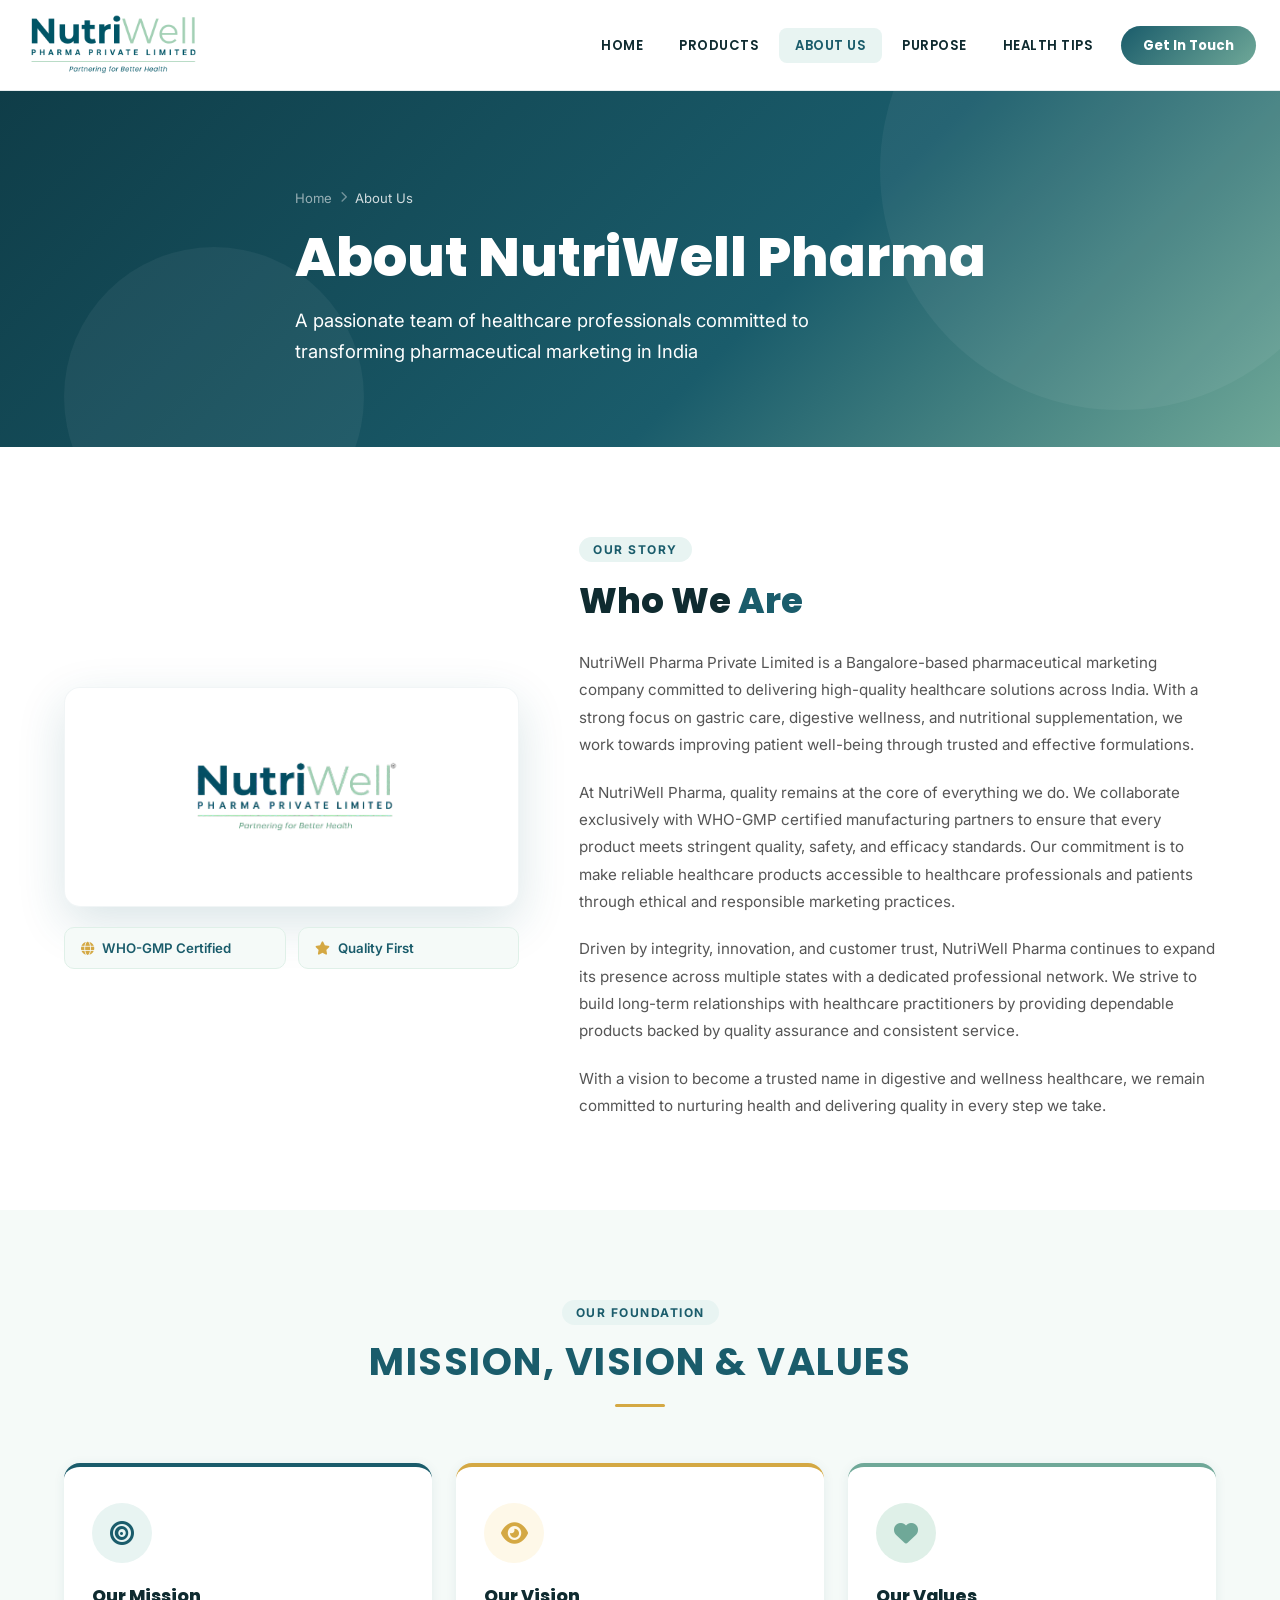
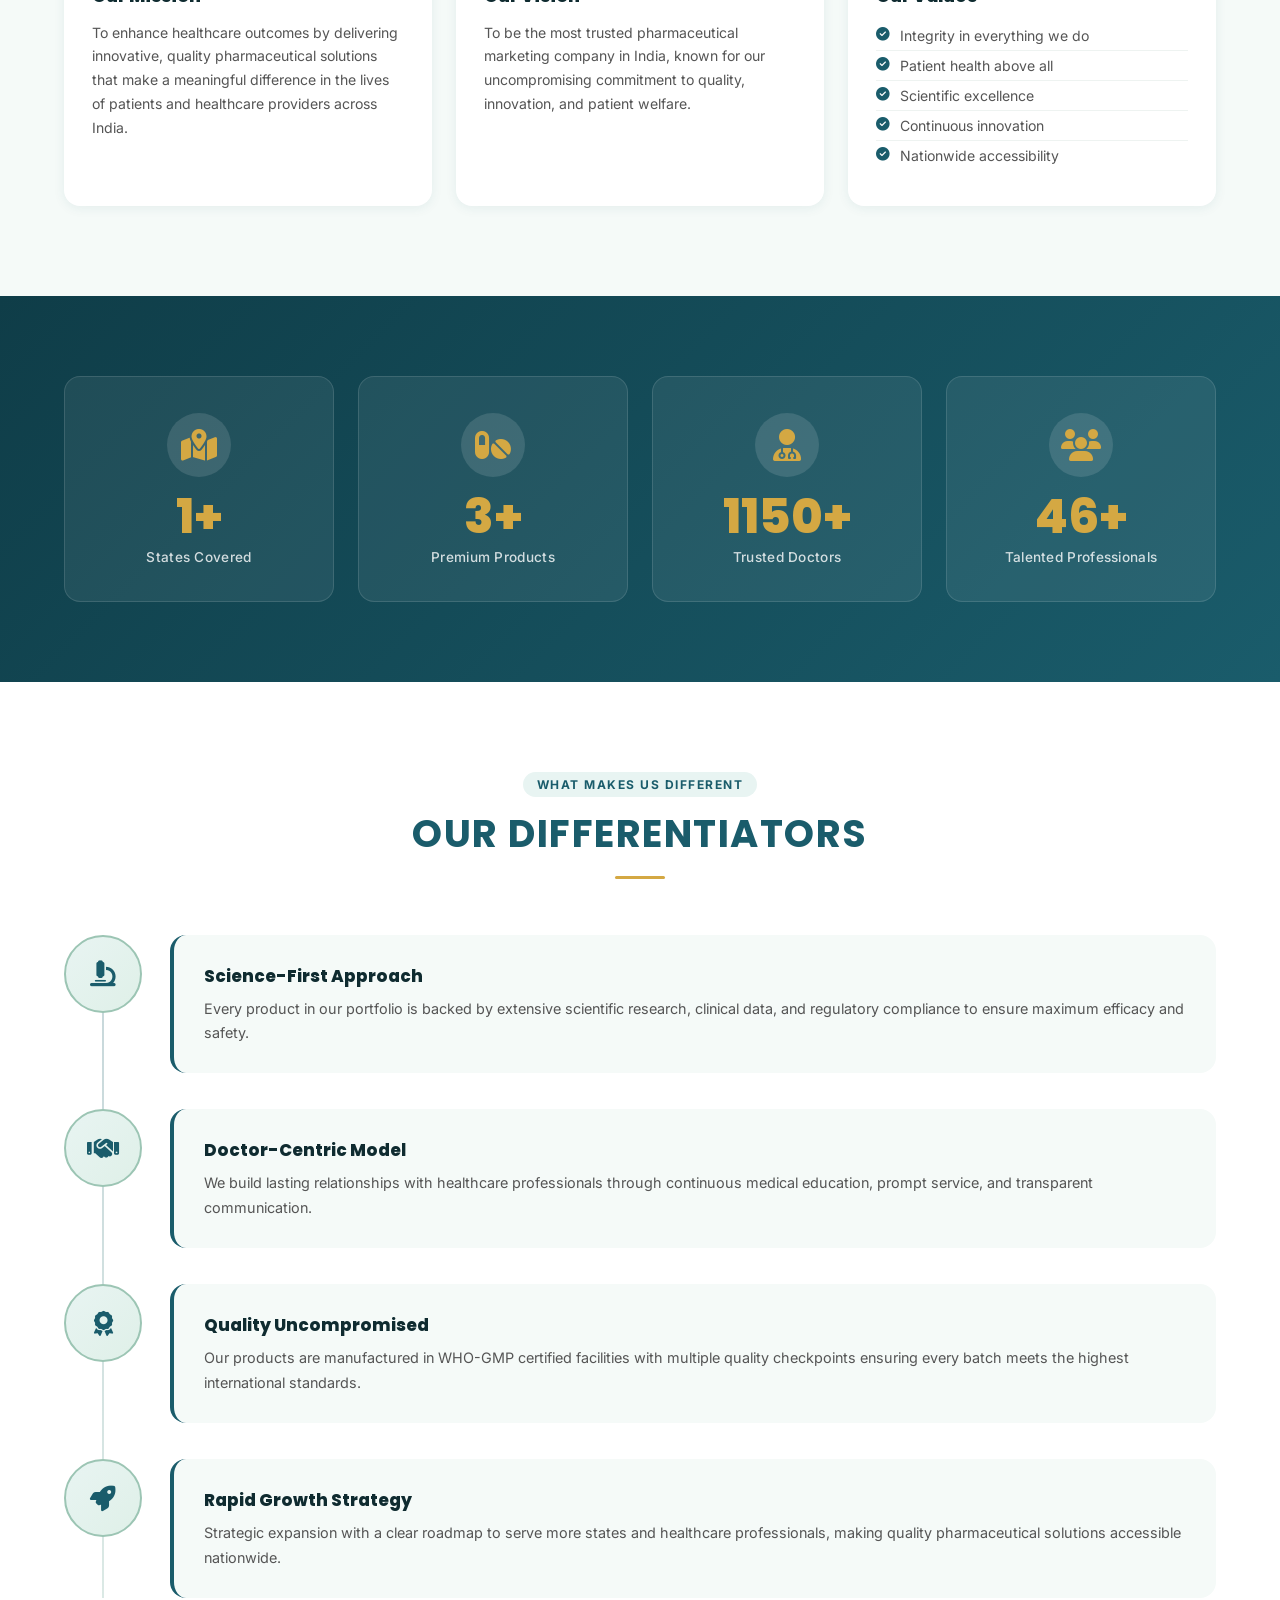
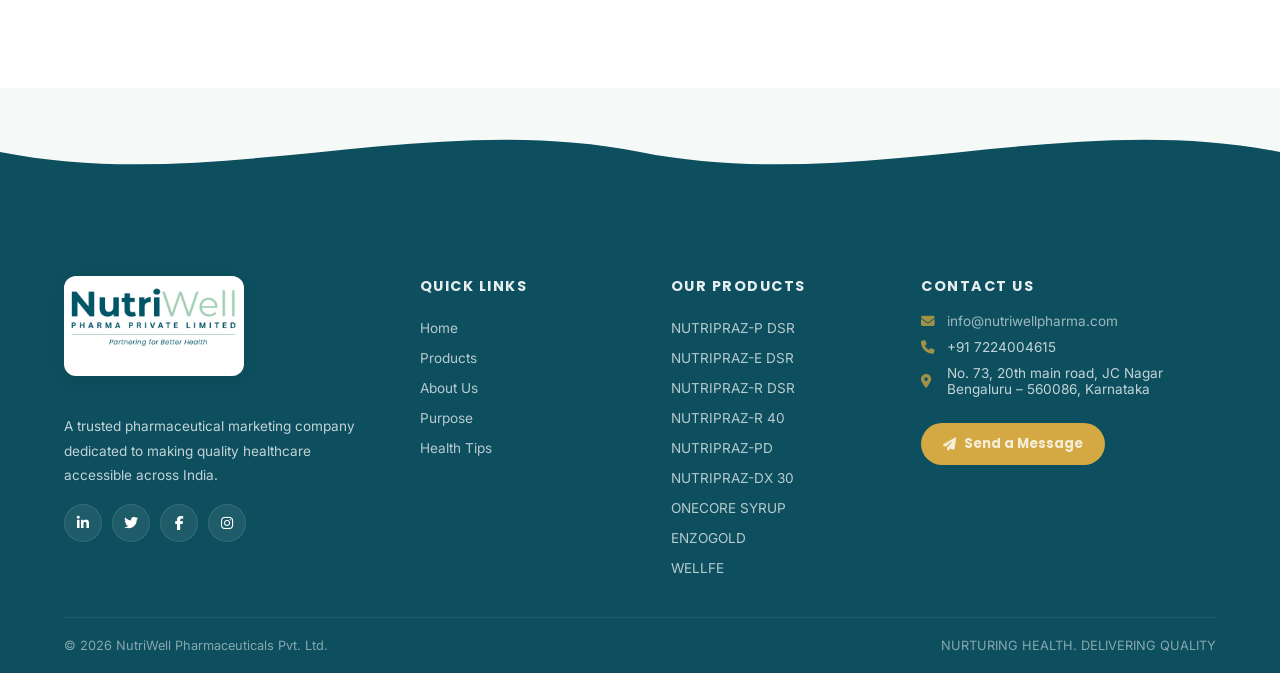
==== commit bf8a242f: "feat: update site branding with new favicon set and web manifest integration" ====
--- a/about.html
+++ b/about.html
@@ -13,9 +13,14 @@
   <link rel="canonical" href="https://www.nutriwellpharma.com/about.html" />
 
   <!-- ===== FAVICON ===== -->
-  <link rel="icon" type="image/png" href="images/favicon.png" />
-  <link rel="apple-touch-icon" href="images/favicon.png" />
-  <meta name="theme-color" content="#1a5c6b" />
+  <link rel="icon" type="image/x-icon" href="images/favicon.ico" />
+  <link rel="icon" type="image/png" sizes="16x16" href="images/favicon-16x16.png" />
+  <link rel="icon" type="image/png" sizes="32x32" href="images/favicon-32x32.png" />
+  <link rel="apple-touch-icon" sizes="180x180" href="images/apple-touch-icon.png" />
+  <link rel="manifest" href="images/site.webmanifest" />
+  <meta name="theme-color" content="#0d4f5e" />
+  <meta name="msapplication-TileColor" content="#0d4f5e" />
+  <meta name="msapplication-TileImage" content="images/android-chrome-192x192.png" />
 
   <!-- ===== OPEN GRAPH (Facebook / LinkedIn / WhatsApp) ===== -->
   <meta property="og:type" content="website" />
